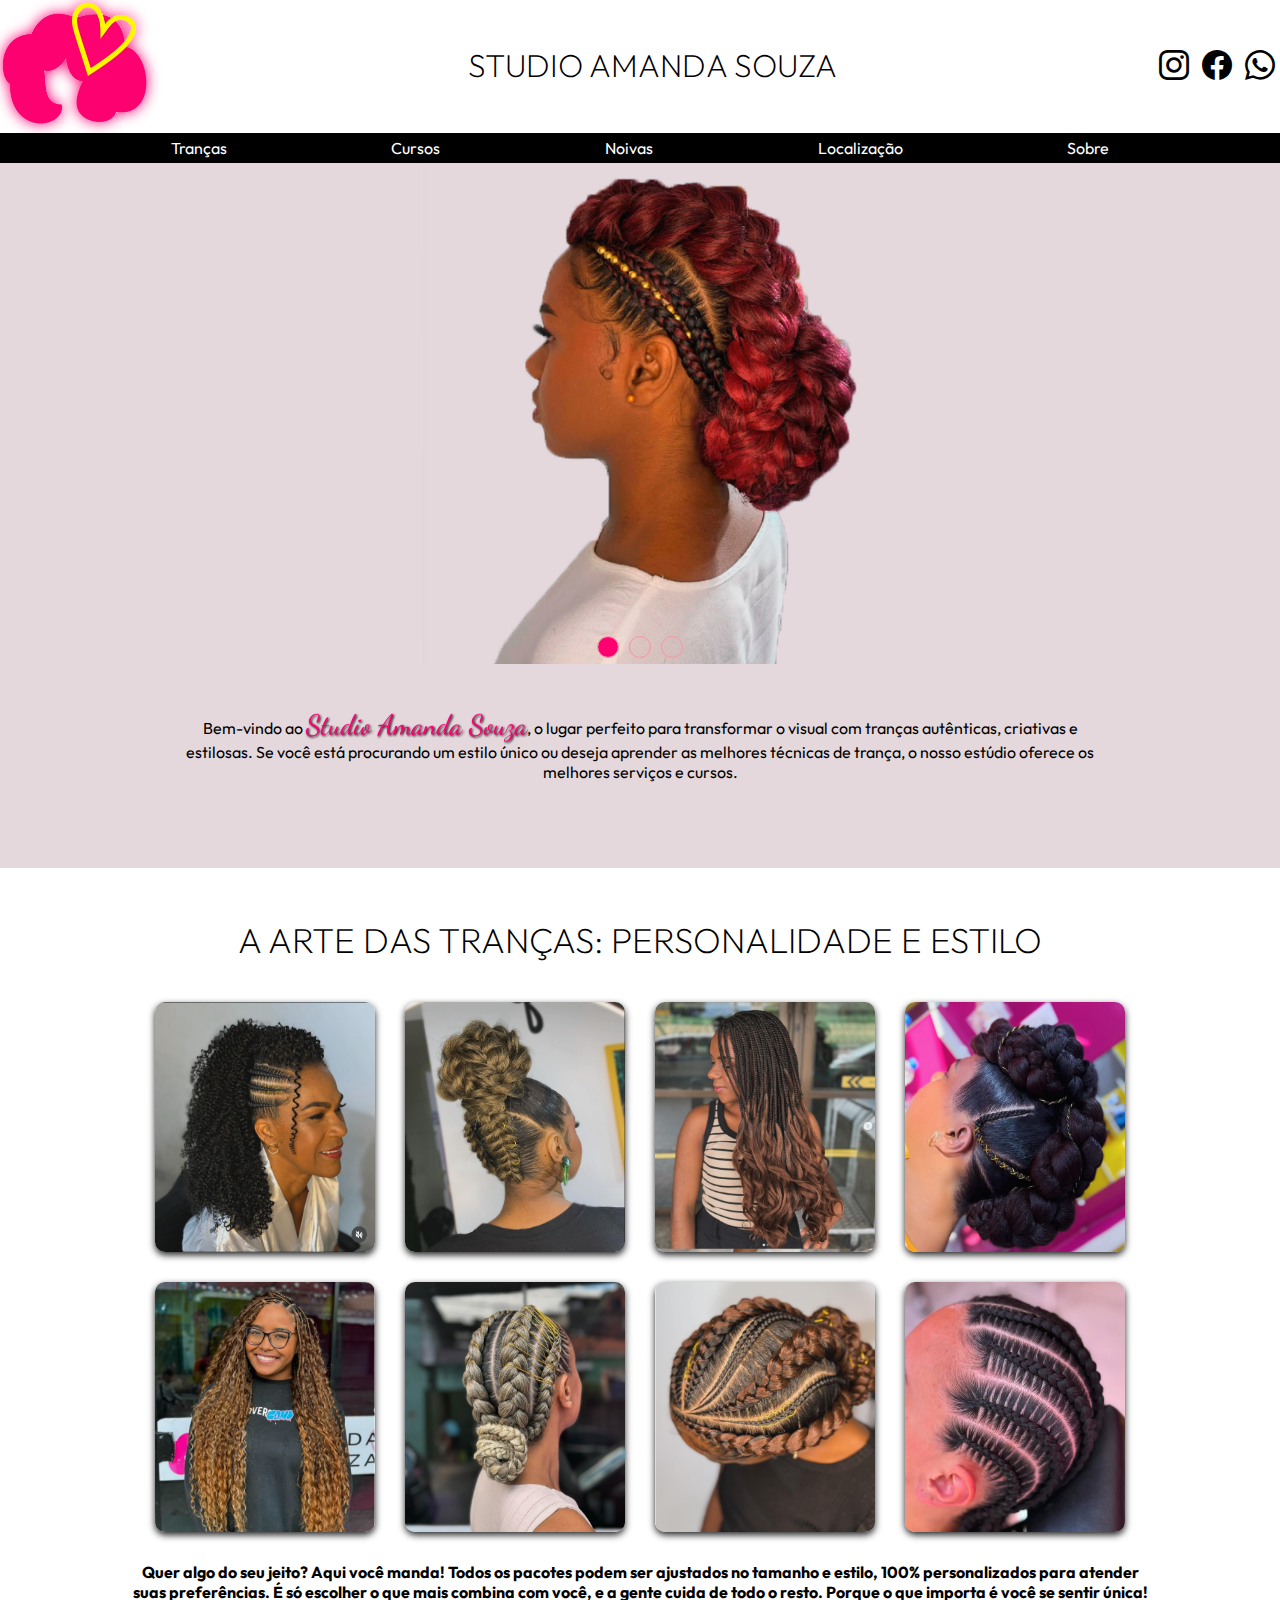
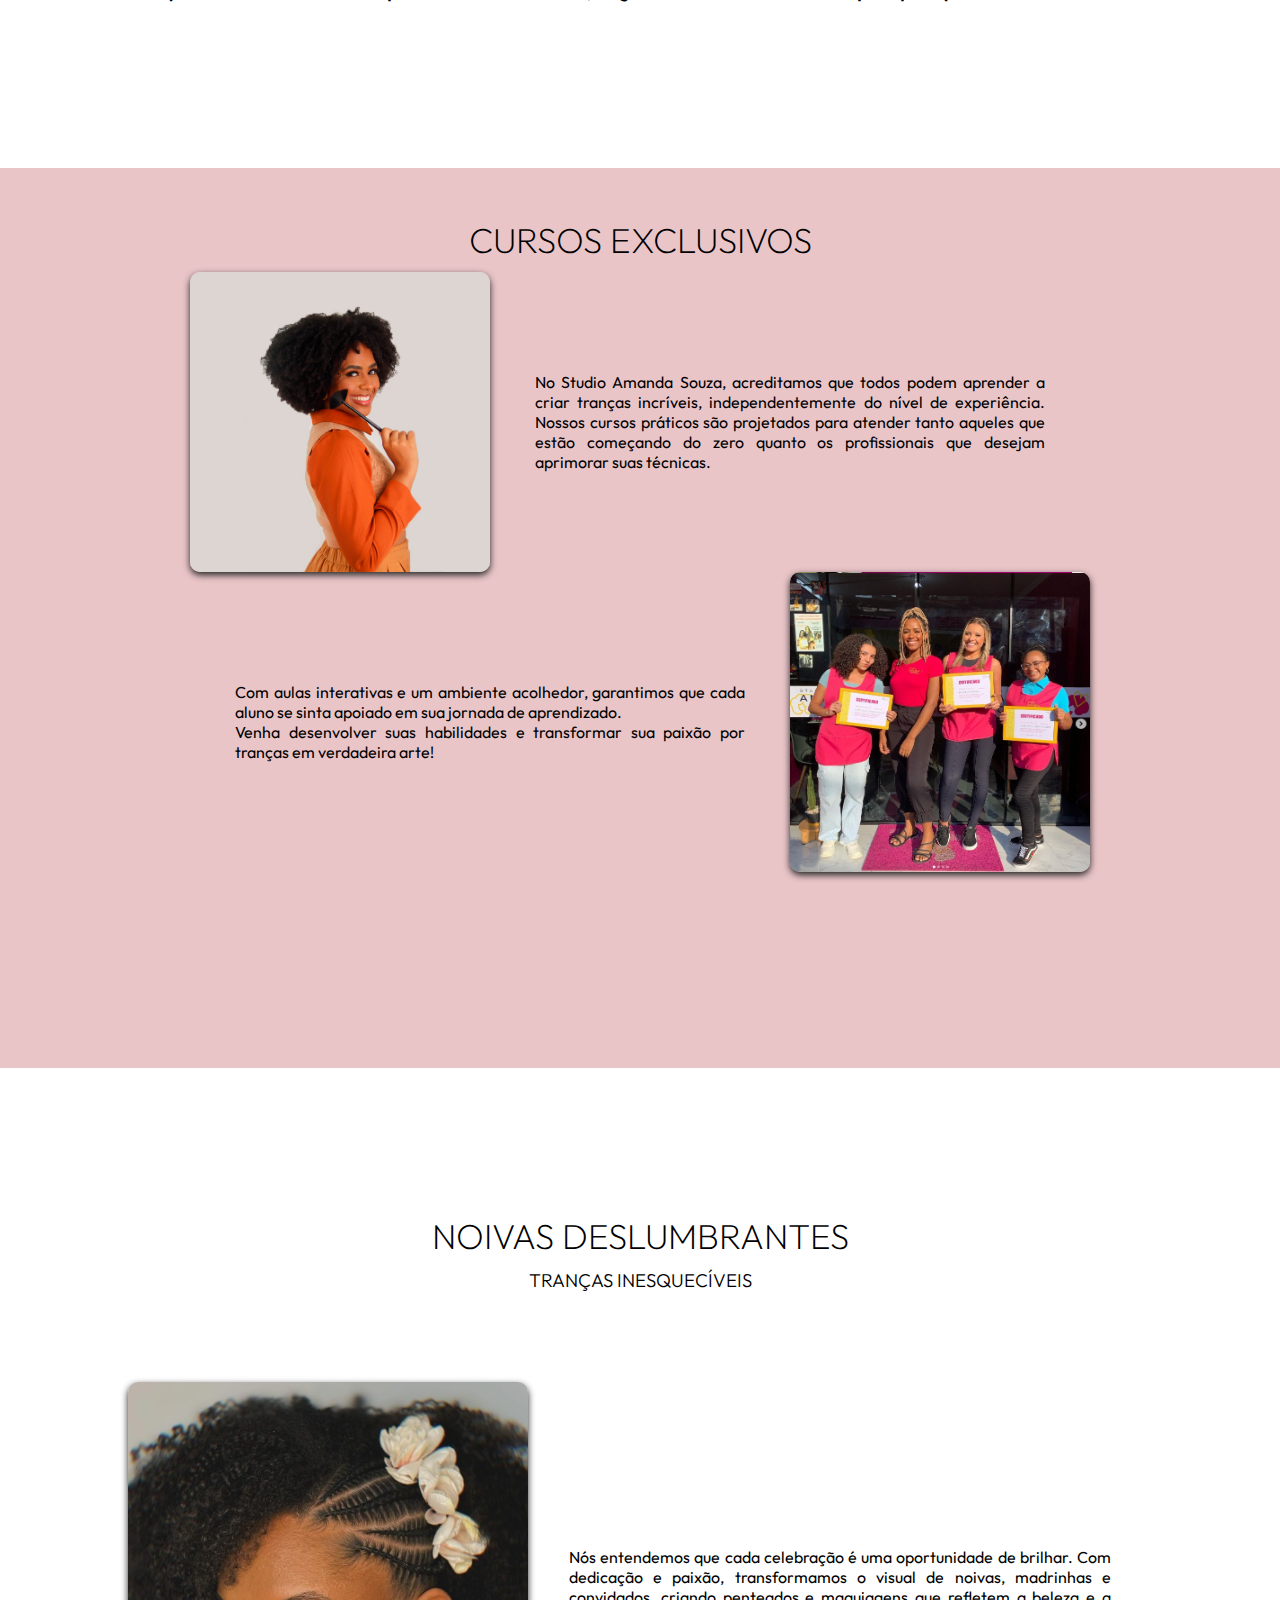
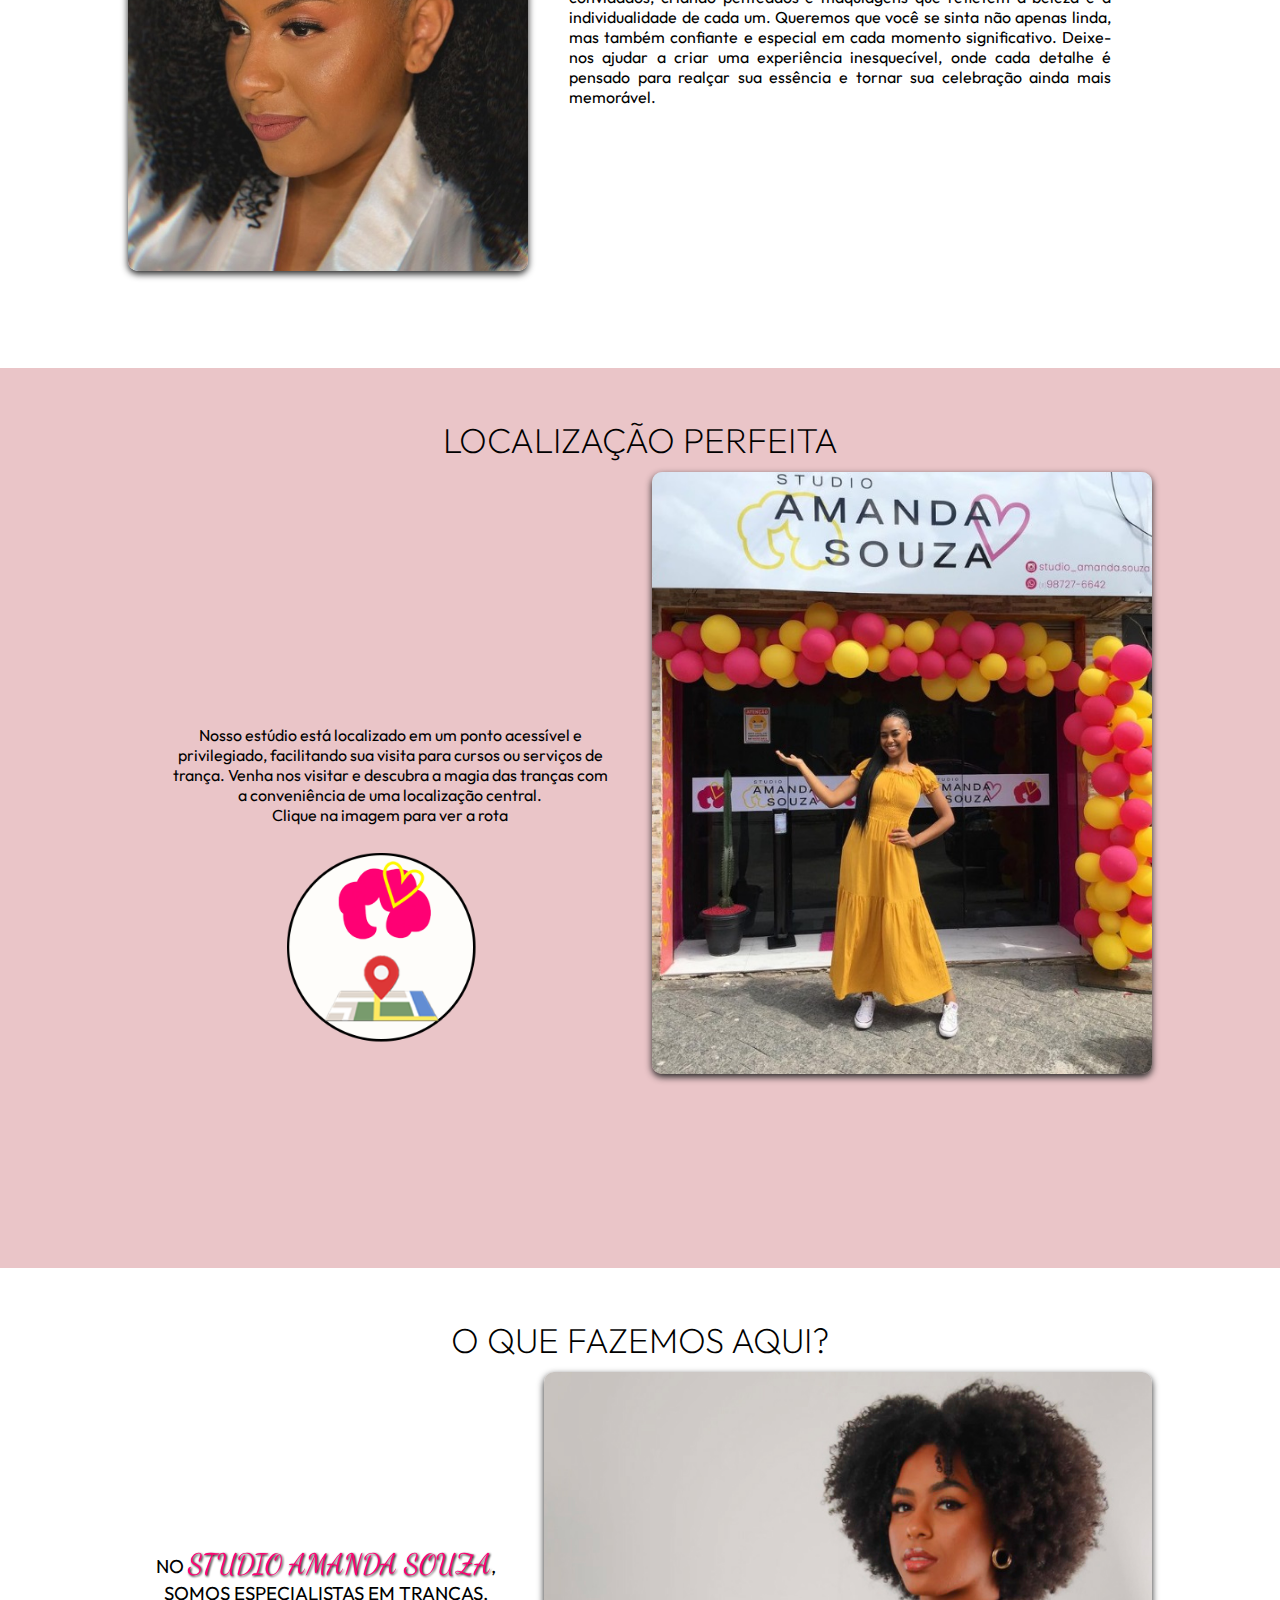
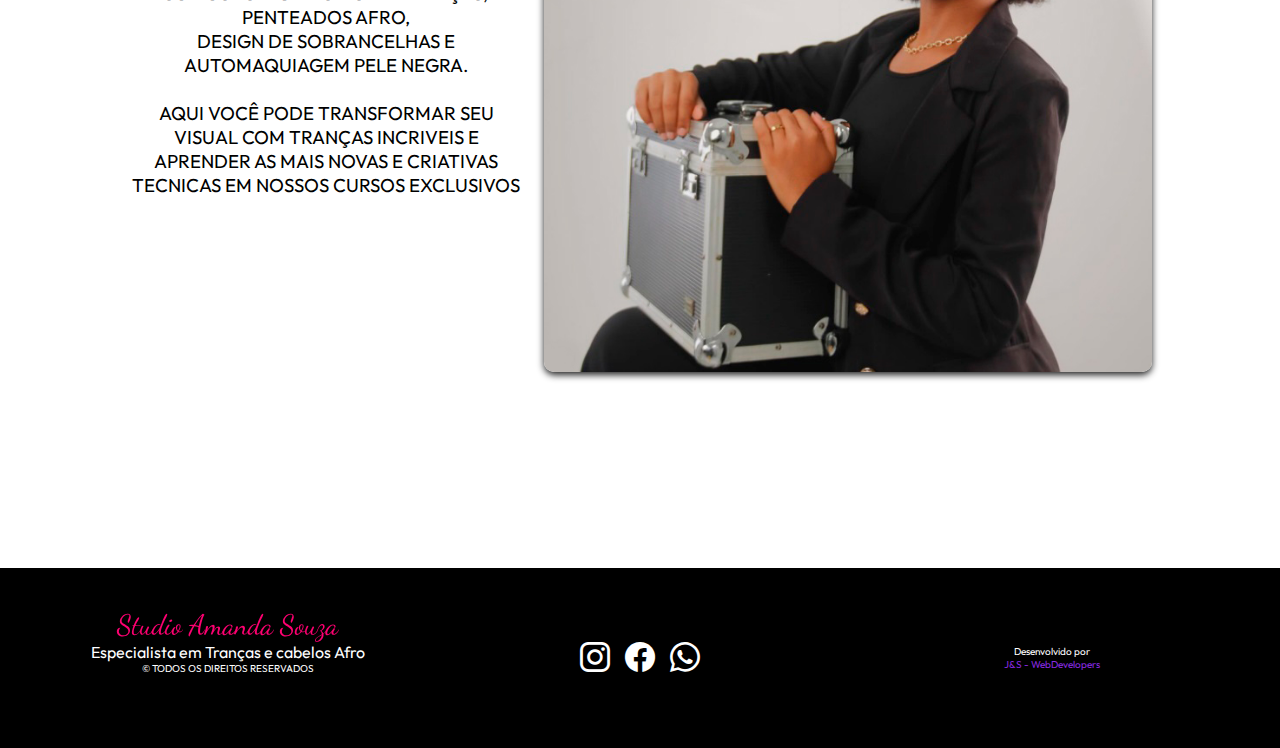
==== index.html @ b4773094 "Adicionado texto para clicar na imagem de rota" ====
<!DOCTYPE html>
<html lang="pt-BR">

<head>
    <meta charset="UTF-8">
    <meta name="viewport" content="width=device-width, initial-scale=1.0">
    <title>Studio Amanada Souza</title>

    <link rel="stylesheet" href="./src/css/reset.css">
    <link rel="stylesheet" href="./src/css/imports.css">
    <link rel="stylesheet" href="./src/css/cores.css">
    <link rel="stylesheet" href="./src/css/global.css">
    <link rel="stylesheet" href="./src/css/header.css">
    <link rel="stylesheet" href="./src/css/estilos.css">
    <link rel="stylesheet" href="./src/css/menu-mobile.css">
    <link rel="stylesheet" href="./src/css/carrossel.css">
    <link rel="stylesheet" href="./src/css/responsivo.css">

</head>
<body>
<!-- HEADER -->
    <header class="cabecalho">
<!-- MENU DESKTOP -->
        <section class="em-cima" id="desktop">
            <a href="#"><img src="./src/img/logo-transparente.png" alt="Logo do Site"></a>

            <h1>Studio Amanda Souza</h1>

            <nav>
                <a href="https://www.instagram.com/studio_amanda.souza?utm_source=ig_web_button_share_sheet&igsh=ZDNlZDc0MzIxNw==" target="_blank" class="icone">
                    <i class="bi bi-instagram"></i>
                </a>
                <a href="https://www.facebook.com/p/Studio-Amanda-Souza-100075992407978/" target="_blank" class="icone">
                    <i class="bi bi-facebook"></i>
                </a>
                <a href="https://api.whatsapp.com/send/?phone=5511987276642&text=Quero+agendar%21+&type=phone_number&app_absent=0" target="_blank" class="icone">
                    <i class="bi bi-whatsapp"></i>
                </a>
            </nav>
        </section>
<!-- FIM MENU DESKTOP -->

<!-- MENU MOBILE -->
        <section class="mobile">
            <div class="logo">
                <h1>Studio Amanda Souza</h1>
                <img src="./src/img/logo-transparente.png" alt="Logo do Studio">
            </div>
            <div class="mobile-menu-icon">
                <button id="clicar">
                    <div class="de-cima"></div>
                    <div class="do-meio"></div>
                    <div class="de-baixo"></div>
                </button>
            </div>
            <div class="menu" id="fechar">
                <nav class="links-show">
                    <a href="#trancas">Tranças</a>
                    <a href="#cursos">Cursos</a>
                    <a href="#noivas">Noivas</a>
                    <a href="#local">Localização</a>
                    <a href="#sobre">Sobre</a>
                </nav>
                <div class="redes">
                    <a href="https://www.instagram.com/studio_amanda.souza?utm_source=ig_web_button_share_sheet&igsh=ZDNlZDc0MzIxNw==" target="_blank" class="icone">
                        <i class="bi bi-instagram"></i>
                    </a>
                    <a href="https://www.facebook.com/p/Studio-Amanda-Souza-100075992407978/" target="_blank" class="icone">
                        <i class="bi bi-facebook"></i>
                    </a>
                    <a href="https://api.whatsapp.com/send/?phone=5511987276642&text=Quero+agendar%21+&type=phone_number&app_absent=0" target="_blank" class="icone">
                        <i class="bi bi-whatsapp"></i>
                    </a>
                </div>
            </div>
        </section>
<!-- FIM MENU MOBILE -->
    </header>

<!-- FIM DO HEADER -->
    <nav class="superior-fixo">
        <a href="#trancas">Tranças</a>
        <a href="#cursos">Cursos</a>
        <a href="#noivas">Noivas</a>
        <a href="#local">Localização</a>
        <a href="#sobre">Sobre</a>
    </nav>

<!-- FIM DO CABEÇALHO GERAL -->

<!-- INICIO DO CONTEUDO -->
    <main class="geral">
        <section class="inicio" id="inicio">

            <section class="slider">
                <div class="slider-content">

                    <input type="radio" name="btn-radio" id="radio1">
                    <input type="radio" name="btn-radio" id="radio2">
                    <input type="radio" name="btn-radio" id="radio3">

                    <div class="slide-box primeiro">
                        <img class="img-desktop" src="./src/img/trancas01.png" alt="Slide 1">
                    </div>
                    <div class="slide-box ">
                        <img class="img-desktop" src="./src/img/trancas02.png" alt="Slide 1">
                    </div>
                    <div class="slide-box ">
                        <img class="img-desktop" src="./src/img/trancas03.png" alt="Slide 1">
                    </div>

                    <div class="nav-auto">
                        <div class="auto-btn1"></div>
                        <div class="auto-btn2"></div>
                        <div class="auto-btn3"></div>
                    </div>

                    <div class="nav-manual">
                        <label for="radio1" class="manual-btn"></label>
                        <label for="radio2" class="manual-btn"></label>
                        <label for="radio3" class="manual-btn"></label>
                    </div>

                </div>

            </section>

            <div class="container">
                <p class="boasvindas">
                    Bem-vindo ao <span class="nome">Studio Amanda Souza</span>, o lugar perfeito para transformar o
                    visual com tranças
                    autênticas, criativas e estilosas. Se você está procurando um estilo único ou deseja aprender as
                    melhores técnicas de trança, o nosso estúdio oferece os melhores serviços e <a
                        href="#cursos">cursos</a>.
                </p>
            </div>
        </section>
        <!-- FIM DO INICIO -->
        <secition class="trancas" id="trancas">
            <div class="container">
                <h2>A Arte das Tranças: Personalidade e Estilo</h2>
                <div class="imagem">
                    <img src="./src/img/tranca01.jpg" alt="Tranças">
                    <img src="./src/img/tranca02.jpg" alt="Tranças">
                    <img src="./src/img/tranca03.jpg" alt="Tranças">
                    <img src="./src/img/tranca04.jpg" alt="Tranças">
                </div>
                <div class="imagem bloc">
                    <img src="./src/img/tranca05.jpg" alt="Tranças">                    
                    <img src="./src/img/tranca06.jpg" alt="Tranças">                    
                    <img src="./src/img/tranca07.jpg" alt="Tranças">                    
                    <img src="./src/img/tranca08.jpg" alt="Tranças">                    
                </div>
                <p>
                    <strong>
                        Quer algo do seu jeito? Aqui você manda! Todos os pacotes podem ser ajustados no tamanho e
                        estilo, 100% personalizados para atender suas preferências. É só escolher o que mais combina com
                        você, e a gente cuida de todo o resto. Porque o que importa é você se sentir única!
                    </strong>
                </p>

            </div>
        </secition>
        <!-- FIM TRANÇAS -->

        <section class="cursos" id="cursos">
            <div class="container">
                <h2>Cursos Exclusivos</h2>

                <div class="cards">
                    <div class="card">
                        <img src="./src/img/curso01.jpg" alt="Cursos exclusivos">
                        <p>
                            No Studio Amanda Souza, acreditamos que todos podem aprender a criar tranças incríveis, independentemente do nível de experiência. Nossos cursos práticos são projetados para atender tanto aqueles que estão começando do zero quanto os profissionais que desejam aprimorar suas técnicas.</p>
                    </div>
                    <div class="card">
                        <p>
                            Com aulas interativas e um ambiente acolhedor, garantimos que cada aluno se sinta apoiado em sua jornada de aprendizado. <br> Venha desenvolver suas habilidades e transformar sua paixão por tranças em verdadeira arte!
                        </p>
                        <img src="./src/img/curso02.jpg" alt="Cursos exclusivos">
                    </div>
                </div>
            </div>

        </section>
        <!-- FIM DO CURSOS -->

        <!-- DIA DA NOIVA -->
        <section id="noivas" class="noivas">
            <div class="container">
                <h2>Noivas Deslumbrantes</h2>
                <h3>Tranças Inesquecíveis</h3>
                <div class="flex">
                    <img src="./src/img/noiva01.jpg" alt="Noiva Perfeitas">
                    <p>
                        Nós entendemos que cada celebração é uma oportunidade de brilhar. Com dedicação e paixão, transformamos o visual de noivas, madrinhas e convidados, criando penteados e maquiagens que refletem a beleza e a individualidade de cada um. Queremos que você se sinta não apenas linda, mas também confiante e especial em cada momento significativo. Deixe-nos ajudar a criar uma experiência inesquecível, onde cada detalhe é pensado para realçar sua essência e tornar sua celebração ainda mais memorável.
                    </p>
                </div>

            </div>
        </section>
        <!-- FIM DO NOIVAS -->

        <!-- LOCALIZAÇÃO -->
        <section class="local" id="local">
            <div class="container">
                <h2>Localização Perfeita</h2>
                <div class="localizacao">
                    <p> 
                        Nosso estúdio está localizado em um ponto acessível e privilegiado, facilitando sua visita para
                        cursos ou serviços de trança. Venha nos visitar e descubra a magia das tranças com a
                        conveniência de uma localização central. <br> Clique na imagem para ver a rota
                    </p>
                    <a href="https://maps.app.goo.gl/gneK9FCmuWyujHfL9" target="_blank">
                        <img src="./src/img/local.jpg" alt="Clique na imagem para ver a rota no Google Maps">
                    </a>
                    <a href="https://maps.app.goo.gl/gneK9FCmuWyujHfL9" target="_blank">
                        <img class="mapa" src="./src/img/mapa.png" alt="Localização">
                    </a>
                </div>
            </div>
        </section>
        <!-- FIM LOCALIZAÇÃO -->


        <section class="sobre" id="sobre">
            <div class="container">
                <h2>O que fazemos aqui?</h2>
                <div class="oqfazemos">
                    <h3>
                        No <span class="nome">Studio Amanda Souza</span>, somos especialistas em tranças, <br> penteados
                        Afro,
                        <br> design de sobrancelhas e automaquiagem pele negra.<br><br> Aqui você pode transformar seu
                        visual
                        com tranças incriveis e
                        aprender as mais novas e criativas tecnicas em nossos <a href="#cursos">cursos</a> exclusivos
                    </h3>
                    <img src="./src/img/amanda.jpg" alt="">
                </div>

            </div>
        </section>
        <!-- FIM DO SOBRE -->
    </main>


        <!-- Rodapé -->
        <footer>
            <div class="reservado igual">
                <a class="nome" href="#desktop">Studio Amanda Souza</a>
                <p>Especialista em Tranças e cabelos Afro</p>
                <p class="copy">&copy; TODOS OS DIREITOS RESERVADOS</p>
            </div>

            <div class="social-media igual">

                <a href="https://www.instagram.com/studio_amanda.souza?utm_source=ig_web_button_share_sheet&igsh=ZDNlZDc0MzIxNw==" target="_blank" class="icone">
                    <i class="bi bi-instagram"></i>
                </a>
                <a href="https://www.facebook.com/p/Studio-Amanda-Souza-100075992407978/" target="_blank" class="icone">
                    <i class="bi bi-facebook"></i>
                </a>
                <a href="https://api.whatsapp.com/send/?phone=5511987276642&text=Quero+agendar%21+&type=phone_number&app_absent=0" target="_blank" class="icone">
                    <i class="bi bi-whatsapp"></i>
                </a>

            </div>

            <div class="dev igual">
                <a href="https://s-a-m-i-o.github.io/meu-site/" target="_blank">
                    <p>Desenvolvido por</p>
                </a>
                <a href="https://s-a-m-i-o.github.io/meu-site/" target="_blank">J&S - WebDevelopers</a>
            </div>
        </footer>

        <script src="./src/js/carrossel.js"></script>
        <script src="./src/js/menu-mobile.js"></script>
</body>

</html>
---- src/css/imports.css ----
/* BOOTSTRAP ICON */
@import url("https://cdn.jsdelivr.net/npm/bootstrap-icons@1.11.3/font/bootstrap-icons.min.css");

/* BOOTSTRAP ICON */

/* GOOGLE FONTS */
@import url('https://fonts.googleapis.com/css2?family=Dosis:wght@200..800&display=swap');

@import url('https://fonts.googleapis.com/css2?family=Dancing+Script:wght@400..700&family=Dosis:wght@200..800&display=swap');

@import url('https://fonts.googleapis.com/css2?family=Outfit:wght@100..900&display=swap');

/* GOOGLE FONTS */
---- src/css/cores.css ----
:root {
    --cinza:#CCCECD;
    --cinza-escuro:#444544;
    --rosa:#EAC5C8;
    --amarelo:#F5DE8B;
    --rosa-logo:#FE0171;
    --amarelo-logo:#FFF800;
}
---- src/css/global.css ----
.nome {    
        font-family: "Dancing Script", cursive;
        font-size: 28px;
        color: var(--rosa-logo);
        filter: drop-shadow(1px 1px 1px black);
}

.container {
    width: 100%;
    max-width: 1024px;
    margin: auto;
    padding-top: 40px;    
    height: 100vh;
}

h1,h2,h3,h4 {
    text-transform: uppercase;
    text-align: center;
}

p {
    text-align: center;
}
---- src/css/header.css ----
.cabecalho {
    display: flex;
    border-bottom: 3px solid #fff;
}

.cabecalho img {
    width: 150px;
    filter: drop-shadow(0 0 7px #fe0171);
}

.cabecalho .em-cima {
    display: flex;
    align-items: center;
    justify-content: space-between;
    width: 100%;
}

.cabecalho .em-cima h1 {
    font-weight: 200;
    text-transform: uppercase;
}

.cabecalho .em-cima nav .bi-instagram:hover {
    color: red;
}
.cabecalho .em-cima nav .bi-facebook:hover {
    color: blue;
}
.cabecalho .em-cima nav .bi-whatsapp:hover {
    color: green;
}

.cabecalho .em-cima i {
    font-size: 30px;
    margin: 5px;
    transition: .3s;
}
/* FIM EM-CIMA */

/* SUPERIOR- FIXO */
.superior-fixo {
    background-color: #000;
    color: #fff;
    padding: 0 4%;
    display: flex;
    align-items: center;
    justify-content: space-evenly;
    position: sticky;
    top: 0;
    z-index: 1;
}

.superior-fixo a{
    padding: 5px 45px;
    border-radius: 7px;
    transition: .3s;
}

.superior-fixo a:hover {
    background-color: var(--rosa);
    color: #000;
}

/* FIM SUPERIOR FIXO */

/* DIV MENU MOBILE */
.mobile .mobile-menu-icon button {
    border: none;
    cursor: pointer;
}

.mobile .mobile-menu-icon div {
    width: 35px;
    height: 3px;
    background-color: var(--rosa-logo);
    margin: 3px;
}
---- src/css/estilos.css ----
h2 {    
    font-weight: 200;
    font-size: 35px;
    padding: 10px 4%;
}

.geral .inicio .container {
    height: 200px;
    padding: 40px 4%;
}

.geral .inicio .container p {
    text-align: center;
}
/* FIM INICIO */

/* TRANÇAS */

.geral .trancas h2 {
    margin-bottom: 30px;
}

.geral .trancas .imagem {
    display: flex;
    align-items: center;
    justify-content: center;
    gap: 30px;
}

.geral .trancas .imagem img {
    width: 220px;
    height: 250px;
    margin-bottom: 30px;
    border-radius: 10px;
    box-shadow: 0px 3px 7px #232323;
}
/* FIM TRANÇAS */

/* CURSOS */
.geral .cursos {
    background-color: var(--rosa);
}

.geral .cursos .cards img {
    width: 300px;
    height: 300px;
    border-radius: 10px;
    box-shadow: 0px 3px 7px #232323;
}

.geral .cursos .cards {
    display: flex;
    align-items: center;
    justify-content: center;
    flex-flow: column;
}

.geral .cursos .cards .card {
    display: flex;
    align-items: center;
    justify-content: center;
}

.geral .cursos .cards .card p {
    width: 600px;
    height: 200px;
    text-align: justify;
    display: flex;
    align-items: center;
    justify-content: center;
    padding: 40px 5%;
}
/* FIM CURSOS */

/* NOIVAS */

.geral .noivas .container {
    display: flex;
    align-items: center;
    justify-content: center;
    flex-direction: column;
}

.geral .noivas .container h3 {
    margin-bottom: 90px;
    font-weight: 300;
}

.geral .noivas .flex {
    display: flex;
    align-items: center;
    justify-content: center;
}

.geral .noivas .flex img {
    width: 400px;
    border-radius: 10px;
    box-shadow: 0px 3px 7px #232323;
}

.geral .noivas .container p {
    text-align: justify;
    padding: 40px 4%;
}
/* FIM NOIVA */

/* LOCAL */
.geral .local {    
    background-color: var(--rosa);
}

.geral .local .localizacao {
    display: flex;
    align-items: center;
    justify-content: space-between;
    position: relative;
} 

.geral .local .localizacao p {
    padding: 40px 4%;
}

.geral .local .localizacao img:not(.mapa) {
    width: 500px;
    border-radius: 10px;
    box-shadow: 0px 3px 7px #232323;
}

.geral .local .localizacao img.mapa {
    width: 200px;
    position: absolute;
    bottom: 30px;
    right: 670px;

}
/* FIM LOCALIZAÇÃO */

/* SOBRE */


.geral .sobre .oqfazemos {
    display: flex;
    align-items: center;
    justify-content: space-between;
    gap: 20px;
    pad: 10px 2%;
    margin-bottom: 90px;
}

.geral .sobre .oqfazemos h3 {
    font-weight: 400;
}

.geral .sobre .oqfazemos img {
    height: 600px;
    border-radius: 10px;
    box-shadow: 0px 3px 7px #232323;
}
/* FIM SOBRE */

/* FOOTER */
footer {
    background-color: black;
    color: #fff;
    display: flex;
    align-items: center;
    justify-content: space-between;
    padding: 40px 4%;
    text-align: center;
}

footer .igual:not(.reservado)  {
    display: flex;
    align-items: center;
    justify-content: center;
}

footer .igual{
    width: 30%;
    height: 100px;   
}

footer .bi-instagram:hover {
    color: red;
}
footer .bi-facebook:hover {
    color: blue;
}
footer .bi-whatsapp:hover {
    color: green;
}

footer .reservado .copy{
    font-size: 10px; 
}

footer .social-media .bi {
    font-size: 30px;
}

footer .social-media {
    display: flex;
    align-items: center;
    justify-content: center;
    gap: 15px;
}

footer .dev {
    font-size: 10px;
    flex-flow: column wrap;
}

footer .dev a:last-child {
    color: blueviolet;
}
---- src/css/menu-mobile.css ----
header#menuShow{
    display: none;
}

.mobile {
    display: none;
}

@media (max-width: 480px) {
    #desktop {
        display: none;
    }

    .superior-fixo {
        display: none;
    }

    .mobile {
        display: block;
    }

    .mobile {
        width: 100vw;
        display: flex;
        align-items: center;
        justify-content: center;
        flex-direction: column;
        height: auto;
        padding: 10px 4%;
        position: relative;
    }

    .mobile .logo {
        position: relative;
        display: flex;
        align-items: center;
        justify-content: center;
        width: 100%;
        margin-bottom: 30px;
    }

    .mobile h1 {
        position: absolute;
        font-weight: 400;
        z-index: 1;
    }

    .mobile #fechar {
        display: none;
    }
    
    .mobile .menu {
        display: flex;
        align-items: center;
        justify-content: center;
        flex-direction: column;
        padding: 10px;
        width: 100vw;
        
        background-color: black;
        color: #fff;
    }

    .mobile .menu .links-show {
        display: flex;
        align-items: center;
        justify-content: space-evenly;
        flex-direction: column;
        height: 300px;
    }

    .mobile .menu .links-show a {
        padding:10px 100vw ;
        color: var(--rosa-logo);
        font-size: 20px;
        font-weight: 300;
    }

    .mobile .menu .redes {
        display: flex;
        align-items: center;
        justify-content: space-evenly;
    }

    .mobile .menu .redes a {
        padding:30px;
        font-size: 30px;
    }

    .mobile .menu .redes a .bi-instagram {
        filter: drop-shadow(1px 1px 9px red);
        color: red;
    }
    .mobile .menu .redes a .bi-facebook {
        filter: drop-shadow(1px 1px 9px blue);
        color: blue;
    }
    .mobile .menu .redes a .bi-whatsapp {
        filter: drop-shadow(1px 1px 9px green);
        color: green;
    }

}
---- src/css/carrossel.css ----
.inicio {
    background-color: #E4D8DD;
}
.inicio .slider {
    margin: 0 auto;
    width: 100%;
    height: auto;
    padding: 0 !important;
    overflow: hidden;
}

.inicio .slider-content {
    width: 400%;
    height: auto;
    display: flex;
}

.inicio .slider-content input, .img-mobile {
    display: none;
}

.inicio .slide-box {
    width: 25%;
    height: auto;
    position: relative;
    text-align: center;
    transition: 1s;
}

.inicio .slide-box img {
    width: 70%;
    border-radius: 10px;
}

.nav-manual, .nav-auto {
    position: absolute;
    width: 100%;
    margin-top:37%;
    display: flex;
    justify-content: center;
}

.nav-manual .manual-btn, .nav-auto div{
    border: 1px solid rgb(243, 158, 172);
    padding: 10px;
    border-radius: 50%;
    cursor: pointer;
    transition: .3s;
}

.nav-manual .manual-btn:not(:last-child), .nav-auto div:not(:last-child){
    margin-right: 10px;
}

.nav-manual .manual-btn:hover {
    background-color: var(--rosa);
}

#radio1:checked ~ .nav-auto .auto-btn1, #radio2:checked ~ .nav-auto .auto-btn2, #radio3:checked ~ .nav-auto .auto-btn3 {
    background-color: var(--rosa-logo);
}

#radio1:checked ~ .primeiro {
    margin-left: 0%;
}

#radio2:checked ~ .primeiro {
    margin-left: -25%;
}

#radio3:checked ~ .primeiro {
    margin-left: -50%;
}
---- src/css/responsivo.css ----
@media (max-width: 468px) {

    .geral .inicio .container {
        height: 300px;
    }

    .geral .container .boasvindas  {
        padding: 20px;
    }

    .geral .trancas .container {
        height: auto;
    }

    .geral .trancas .container .imagem {
        flex-direction: column;
        gap: 5px;
    }

    .geral .trancas .container .imagem img {
        width: 90%;
        height: auto;
    }

    .geral .trancas .container .imagem.bloc {
        display: none;
    }

    .geral .trancas .container p {
        padding: 30px;
    }

    .geral .cursos .container {
        height: 1220px;
    }

    .geral .cursos .container .cards .card {
        flex-direction: column;
    }

    .geral .cursos .cards .card p {
        width: 300px;
        text-align: center;
        padding: 10px;
        margin: 3px 10px;
    }

    .geral .noivas .container {
        height: auto;
    }

    .geral .noivas .container h2 {
        padding: 5px;
        margin: 3px;
    }

    .geral .noivas .container h3 {
        margin-bottom: 30px;
    }

    .geral .noivas .flex {
        flex-direction: column;
    }

    .geral .noivas .flex img {
        width: 90%;
    }

    .geral .noivas .flex p {
        width: 90%;
    }

    .geral .local .container {
        height: 900px;
    }

    .geral .local .container .localizacao {
        flex-direction: column;
        justify-content: center;
    }

    .geral .local .container .localizacao a {
        text-align: center;
    }

    .geral .local .container .localizacao img {
        width: 80%;
    }

    .geral .local .localizacao img.mapa {
        width: 150px;
        position: absolute;
        bottom: -190px;
        right: 100px;    
    }

    .geral .sobre .container {
        height: auto;
    }

    .geral .sobre .container .oqfazemos {
        flex-direction: column;
        padding: 30px;
    }

    .geral .sobre .container .oqfazemos img {
        margin-top: 30px;
        width: 100%;
        height: auto;
        border-radius: 100%;
        padding: auto;
        box-shadow: 1px 3px 20px 5px #232323;
    }

    footer {
        height: 400px;
        flex-direction: column;
        justify-content: center;
    }

    footer .reservado {
        padding: 30px;
        width: 100vh;
    }

    footer .bi-instagram {
        color: red;
    }
    footer .bi-facebook {
        color: blue;
    }
    footer .bi-whatsapp {
        color: green;
    }
}
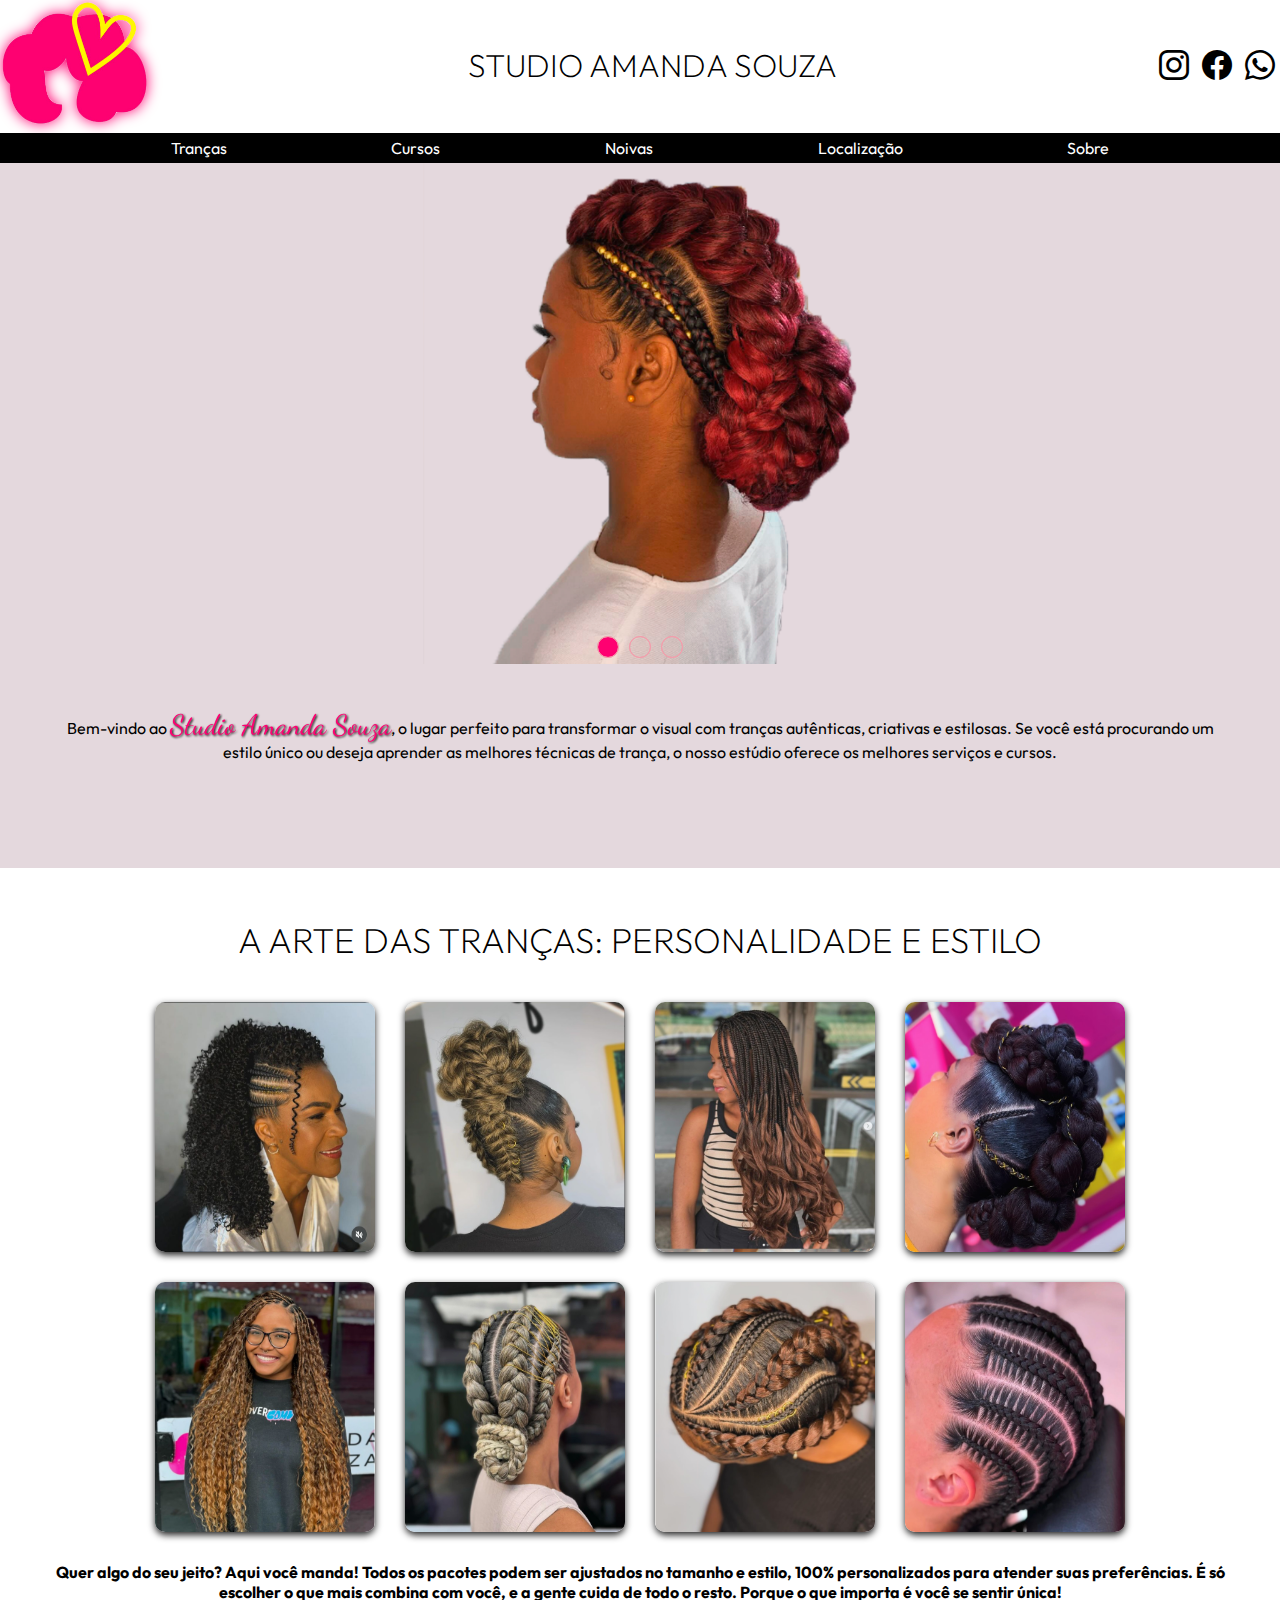
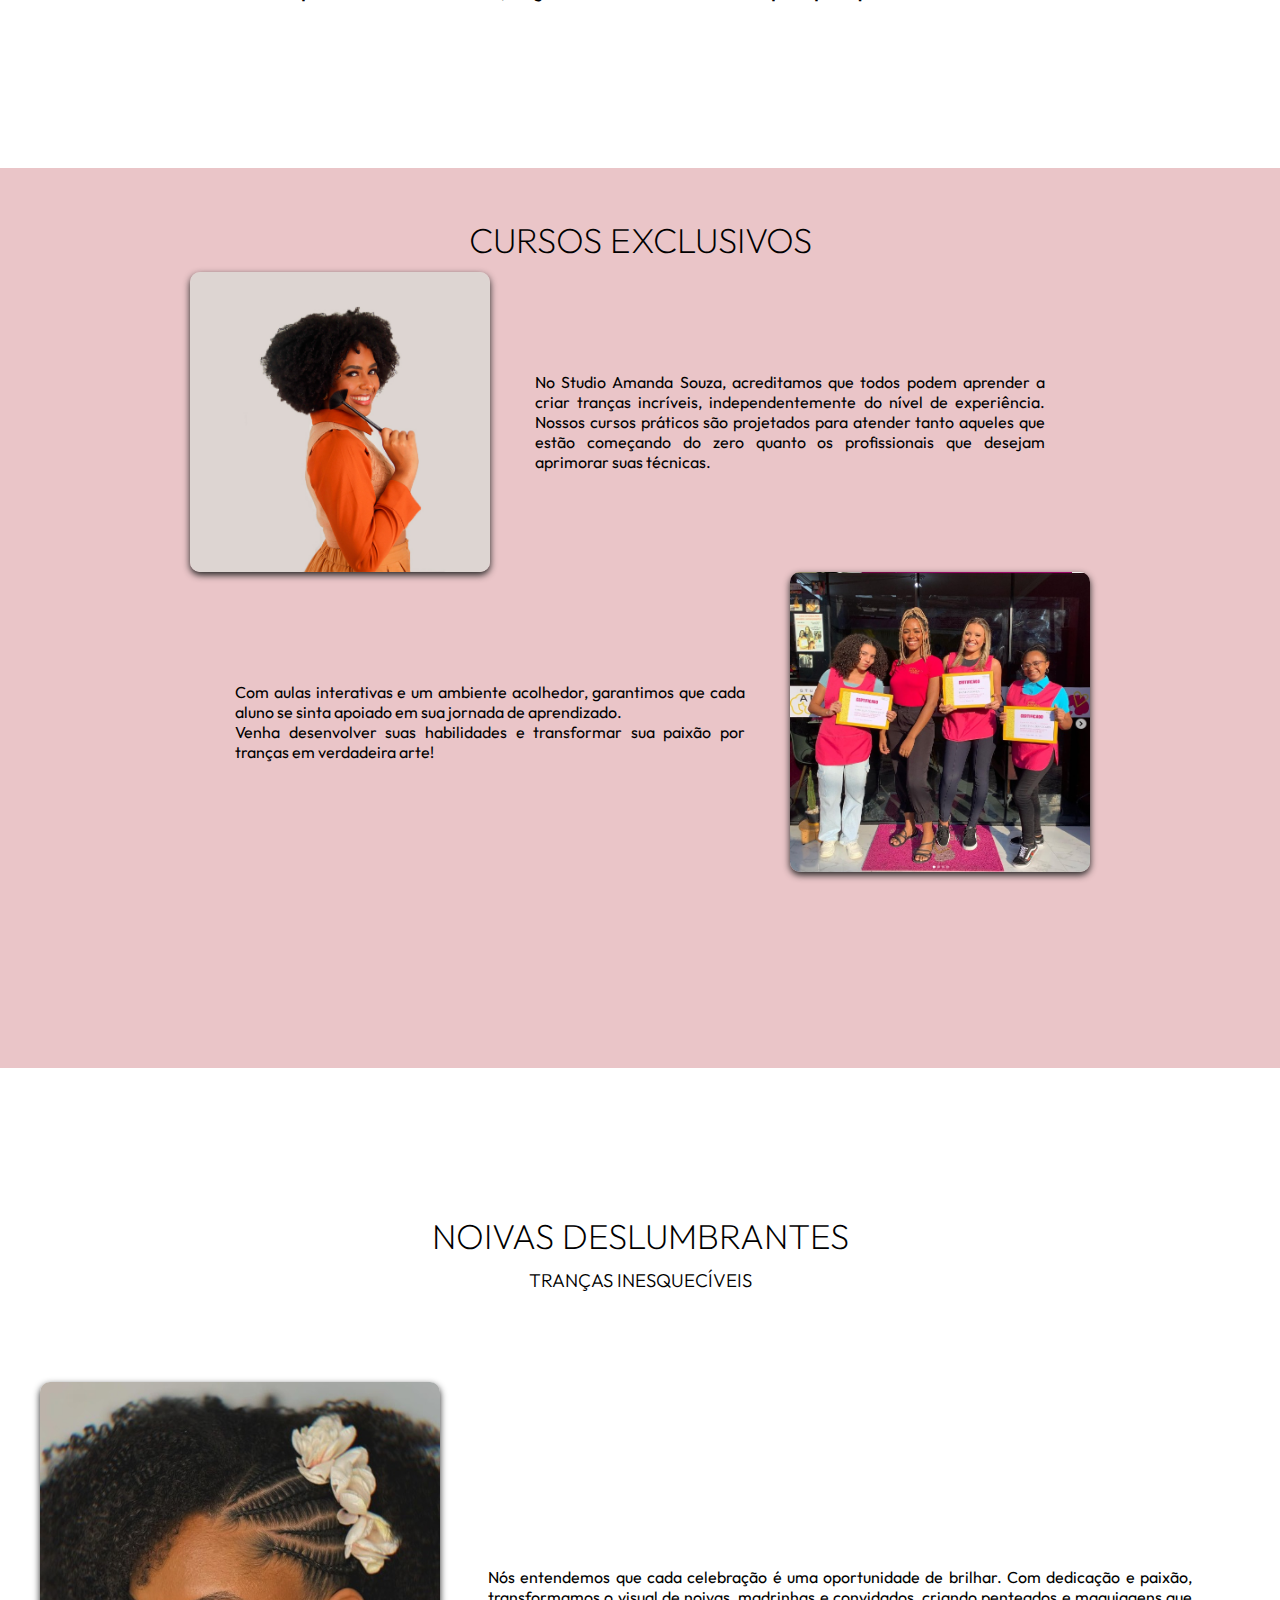
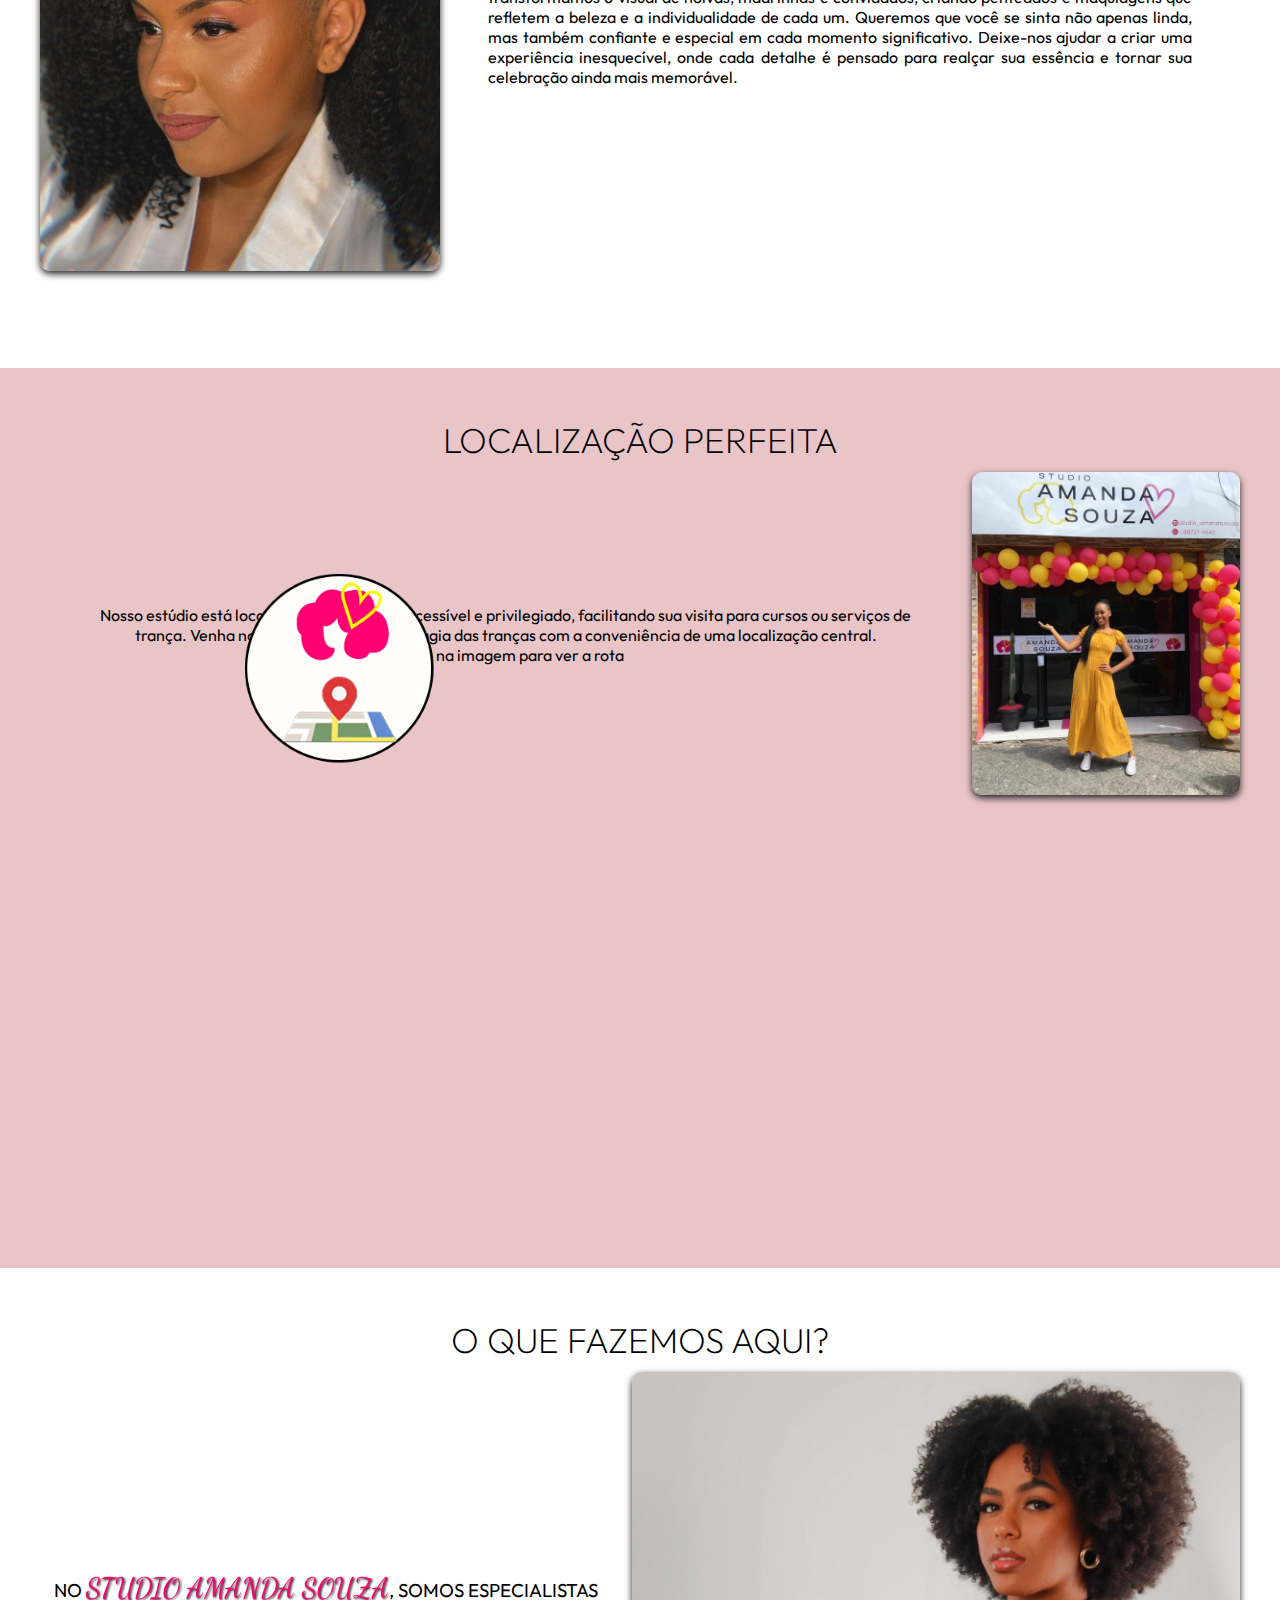
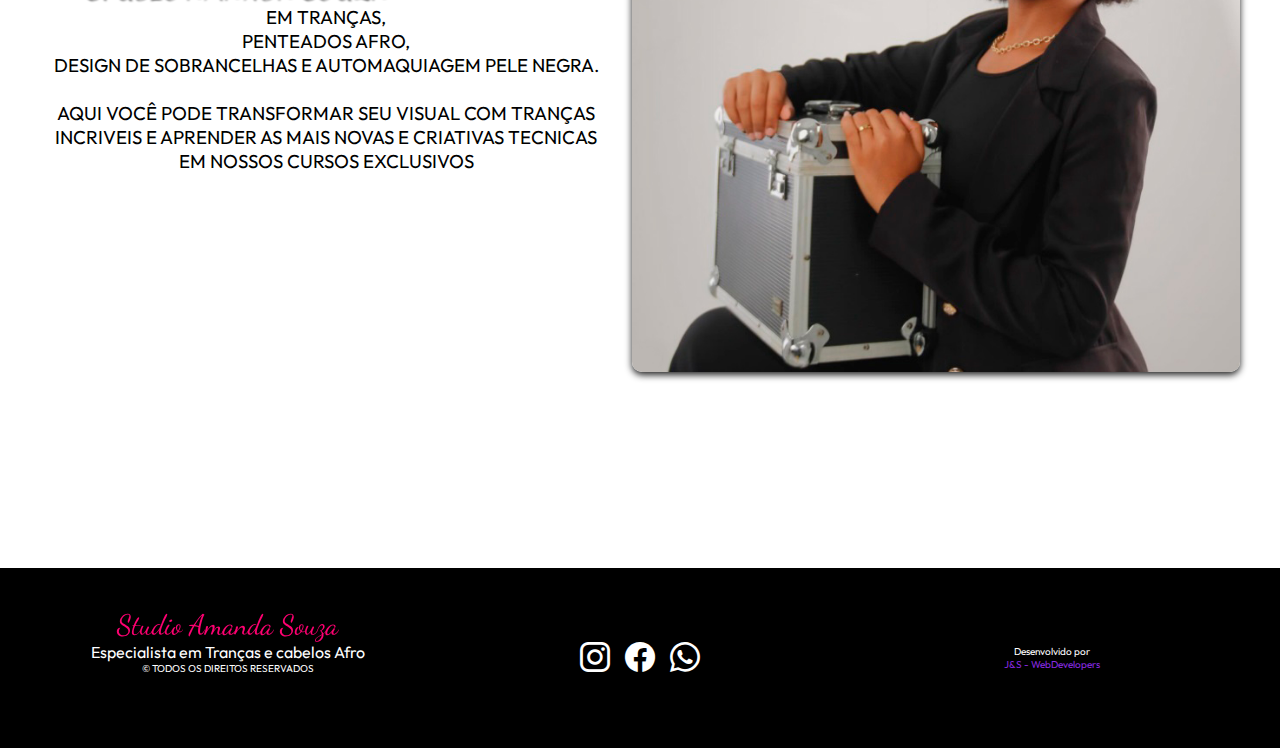
==== commit cc5fb82d: "atualizado erro de ortografia e tamanho do container" ====
--- a/index.html
+++ b/index.html
@@ -19,7 +19,7 @@
 </head>
 <body>
 <!-- HEADER -->
-    <header class="cabecalho">
+    <header class="cabecalho" id="inicio">
 <!-- MENU DESKTOP -->
         <section class="em-cima" id="desktop">
             <a href="#"><img src="./src/img/logo-transparente.png" alt="Logo do Site"></a>
@@ -136,7 +136,7 @@
             </div>
         </section>
         <!-- FIM DO INICIO -->
-        <secition class="trancas" id="trancas">
+        <section class="trancas" id="trancas">
             <div class="container">
                 <h2>A Arte das Tranças: Personalidade e Estilo</h2>
                 <div class="imagem">
@@ -160,7 +160,7 @@
                 </p>
 
             </div>
-        </secition>
+        </section>
         <!-- FIM TRANÇAS -->
 
         <section class="cursos" id="cursos">
@@ -247,7 +247,7 @@
         <!-- Rodapé -->
         <footer>
             <div class="reservado igual">
-                <a class="nome" href="#desktop">Studio Amanda Souza</a>
+                <a class="nome" href="#inicio">Studio Amanda Souza</a>
                 <p>Especialista em Tranças e cabelos Afro</p>
                 <p class="copy">&copy; TODOS OS DIREITOS RESERVADOS</p>
             </div>
--- a/src/css/global.css
+++ b/src/css/global.css
@@ -8,10 +8,9 @@
 
 .container {
     width: 100%;
-    max-width: 1024px;
     margin: auto;
-    padding-top: 40px;    
-    height: 100vh;
+    padding: 40px 40px 0px 40px;
+    height: 100svh;
 }
 
 h1,h2,h3,h4 {
@@ -22,3 +21,8 @@
 p {
     text-align: center;
 }
+
+img {
+    max-width: 100%;
+    height: auto;
+}
--- a/src/css/estilos.css
+++ b/src/css/estilos.css
@@ -130,7 +130,7 @@
     width: 200px;
     position: absolute;
     bottom: 30px;
-    right: 670px;
+    right: 800px;
 
 }
 /* FIM LOCALIZAÇÃO */
--- a/src/css/responsivo.css
+++ b/src/css/responsivo.css
@@ -1,4 +1,4 @@
-@media (max-width: 468px) {
+@media (max-width: 468px) {  
 
     .geral .inicio .container {
         height: 300px;
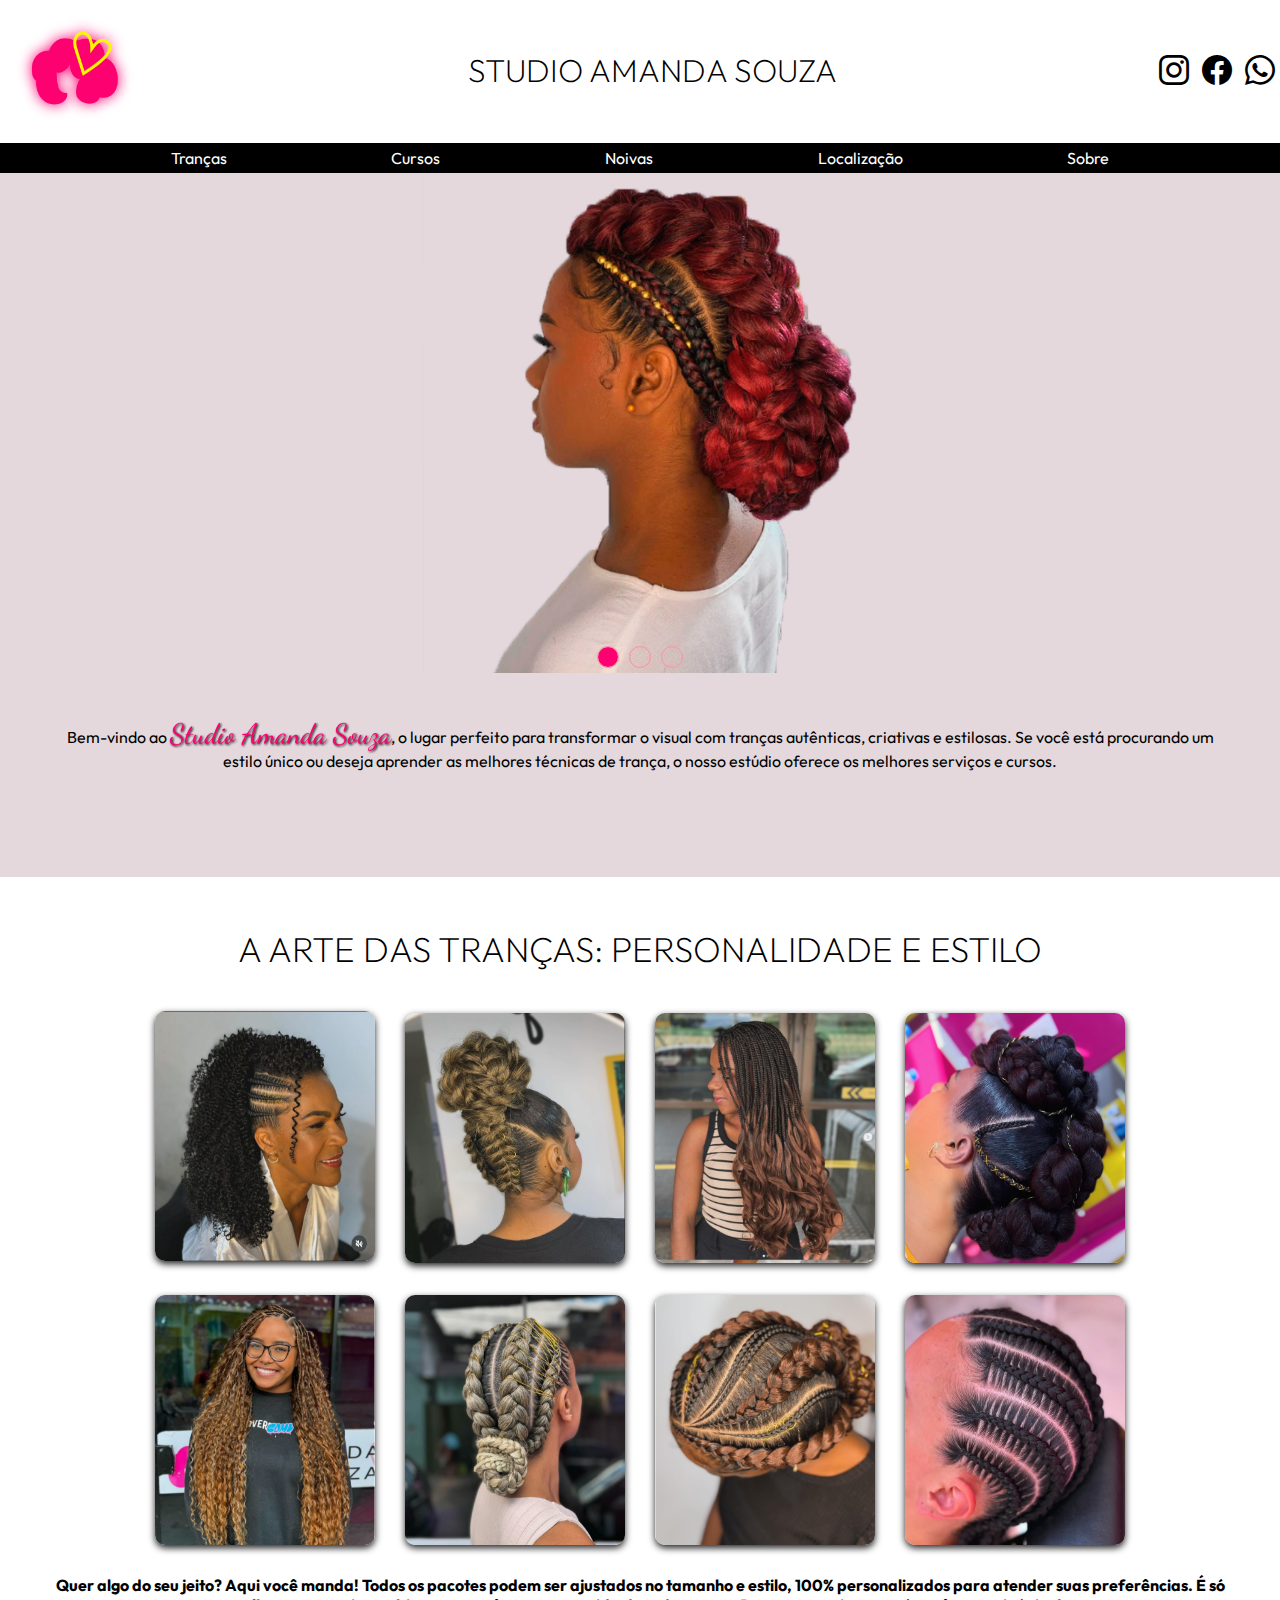
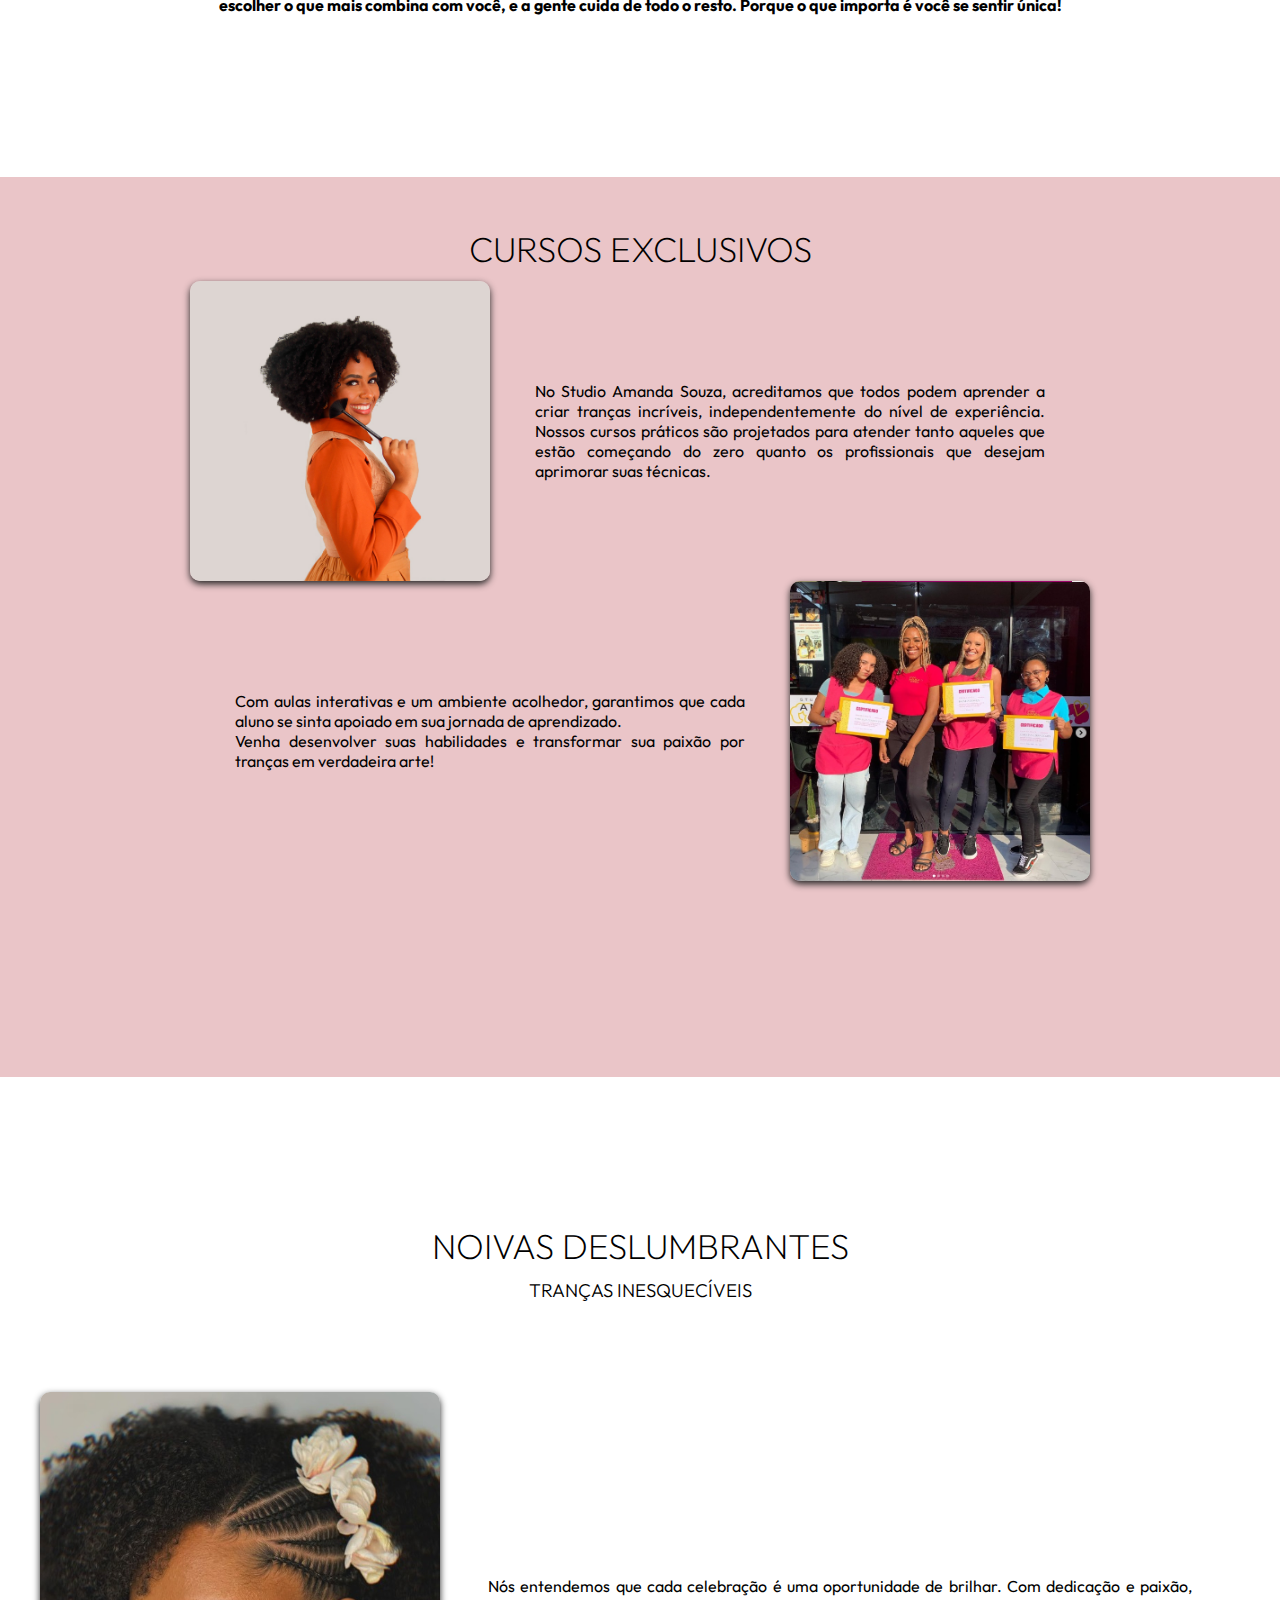
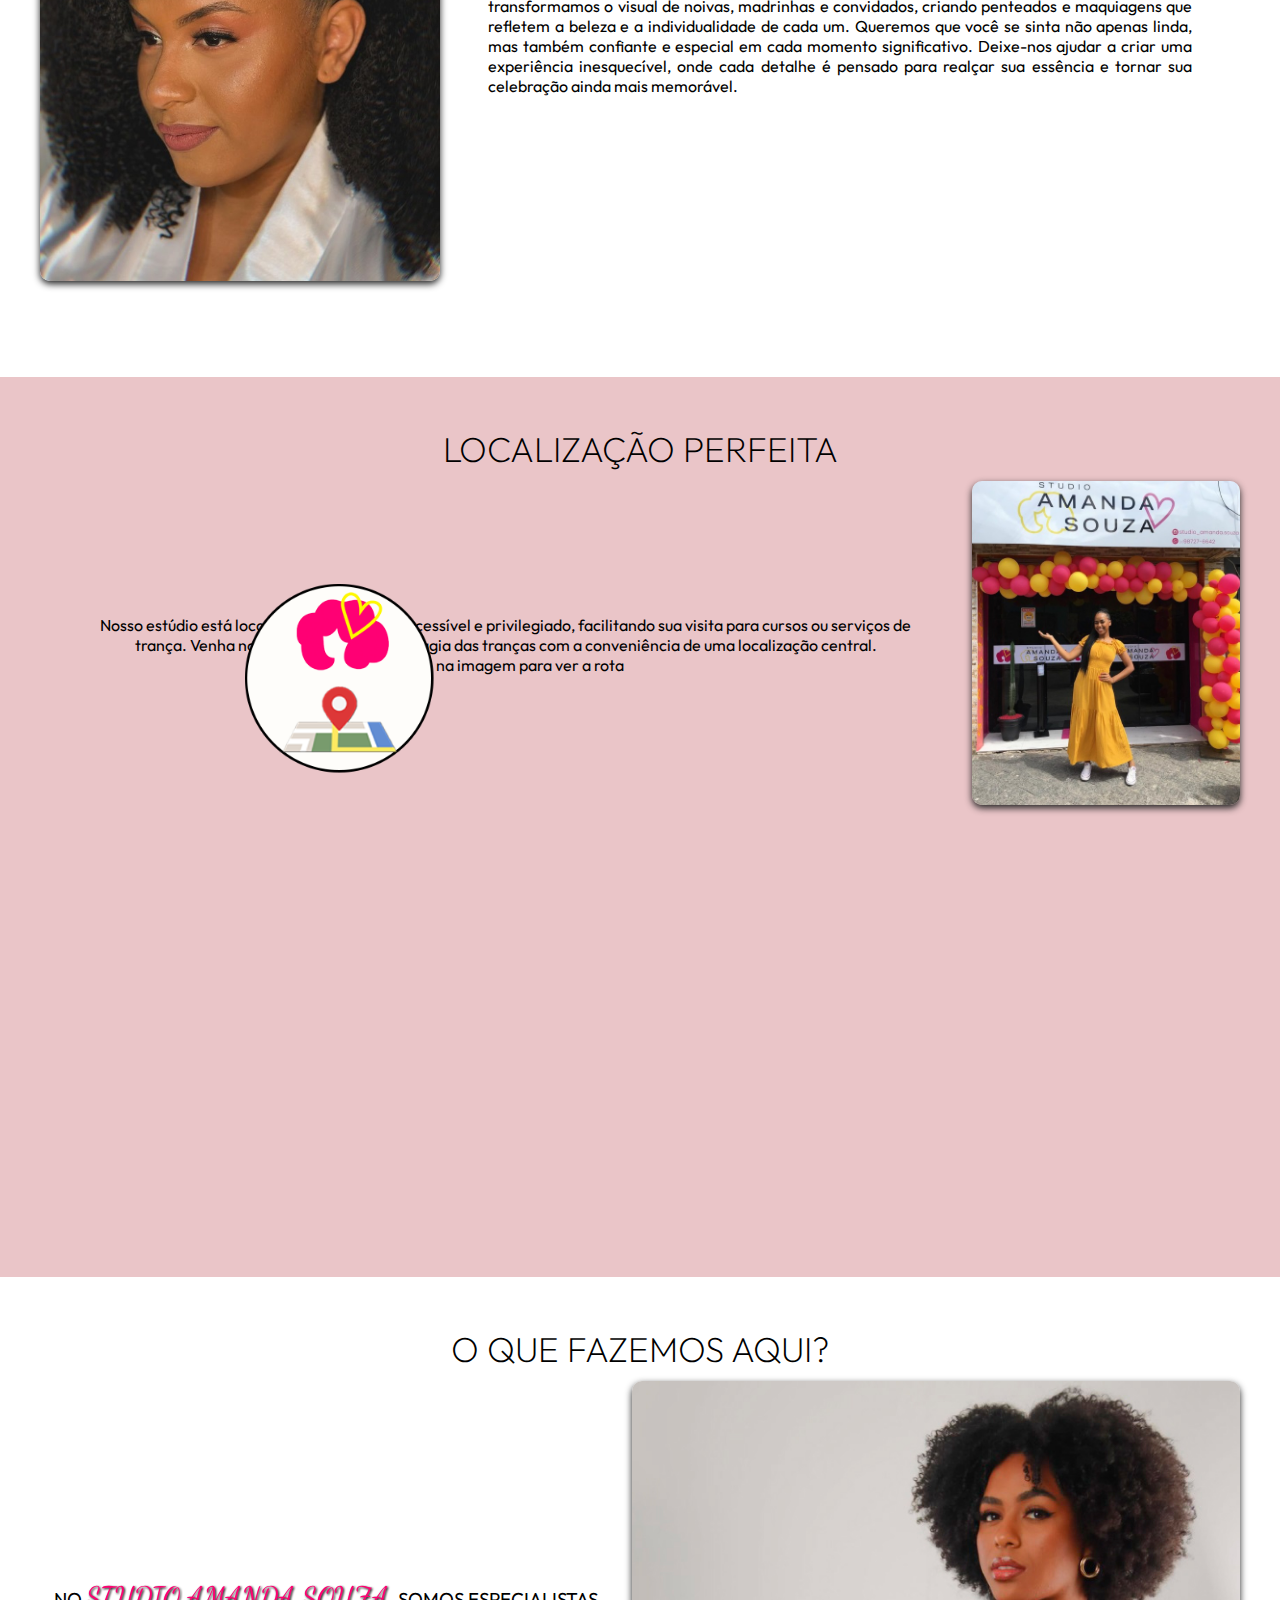
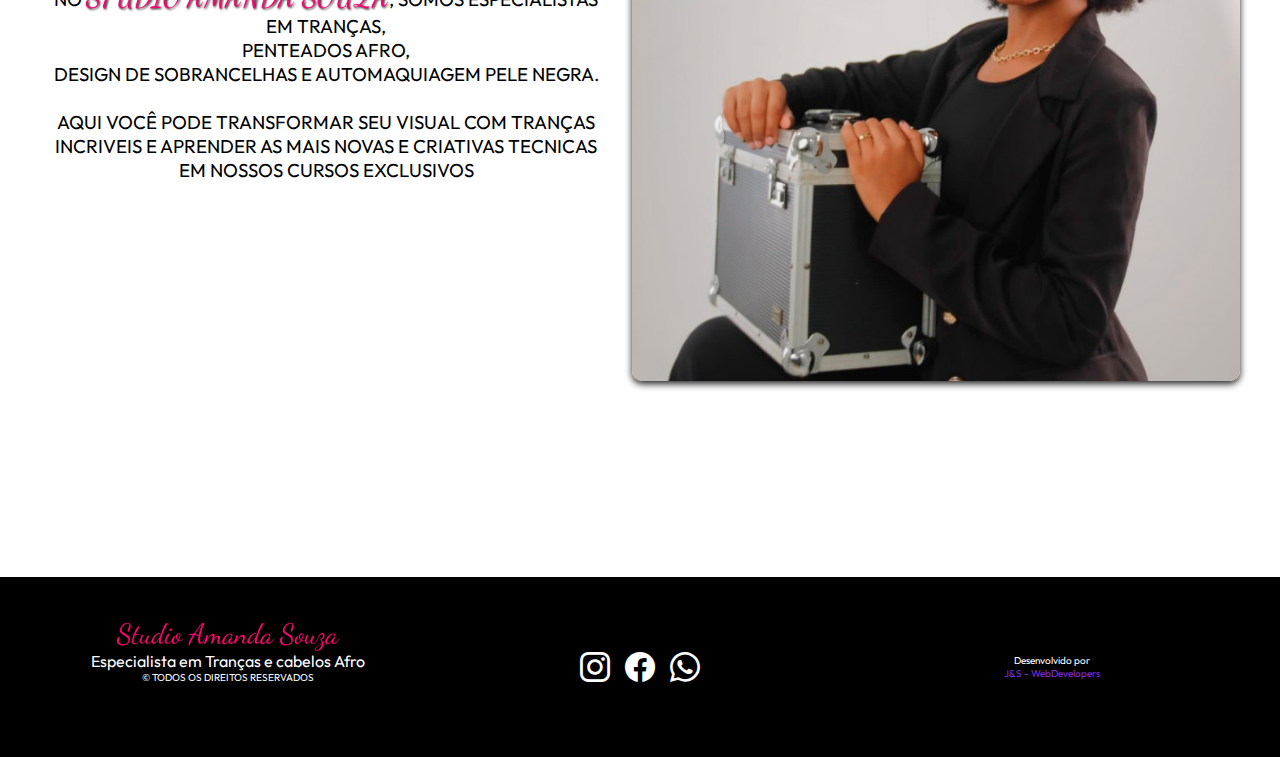
==== commit aad4decf: "Midificado estilo e cores, e atualizado botão de localização" ====
--- a/index.html
+++ b/index.html
@@ -73,6 +73,7 @@
                     </a>
                 </div>
             </div>
+            
         </section>
 <!-- FIM MENU MOBILE -->
     </header>
@@ -140,7 +141,8 @@
             <div class="container">
                 <h2>A Arte das Tranças: Personalidade e Estilo</h2>
                 <div class="imagem">
-                    <img src="./src/img/tranca01.jpg" alt="Tranças">
+                    <a href="./01.html"><img src="./src/img/tranca01.jpg" alt="Tranças"></a>
+                    
                     <img src="./src/img/tranca02.jpg" alt="Tranças">
                     <img src="./src/img/tranca03.jpg" alt="Tranças">
                     <img src="./src/img/tranca04.jpg" alt="Tranças">
--- a/src/css/cores.css
+++ b/src/css/cores.css
@@ -4,5 +4,4 @@
     --rosa:#EAC5C8;
     --amarelo:#F5DE8B;
     --rosa-logo:#FE0171;
-    --amarelo-logo:#FFF800;
-}+    --amarelo-logo:#FFF800;--- a/src/css/global.css
+++ b/src/css/global.css
@@ -26,3 +26,5 @@
     max-width: 100%;
     height: auto;
 }
+
+
--- a/src/css/header.css
+++ b/src/css/header.css
@@ -8,6 +8,7 @@
 .cabecalho img {
     width: 150px;
     filter: drop-shadow(0 0 7px #fe0171);
+    padding: 30px;
 }
 
 .cabecalho .em-cima {
--- a/src/css/estilos.css
+++ b/src/css/estilos.css
@@ -132,7 +132,7 @@
     bottom: 30px;
     right: 800px;
 
-}
+} 
 /* FIM LOCALIZAÇÃO */
 
 /* SOBRE */
--- a/src/css/responsivo.css
+++ b/src/css/responsivo.css
@@ -1,4 +1,9 @@
 @media (max-width: 468px) {  
+
+    .container {
+        width: 100%;
+        height: 100svh;
+    }
 
     .geral .inicio .container {
         height: 300px;
@@ -120,7 +125,7 @@
 
     footer .reservado {
         padding: 30px;
-        width: 100vh;
+        width: 100%;
     }
 
     footer .bi-instagram {
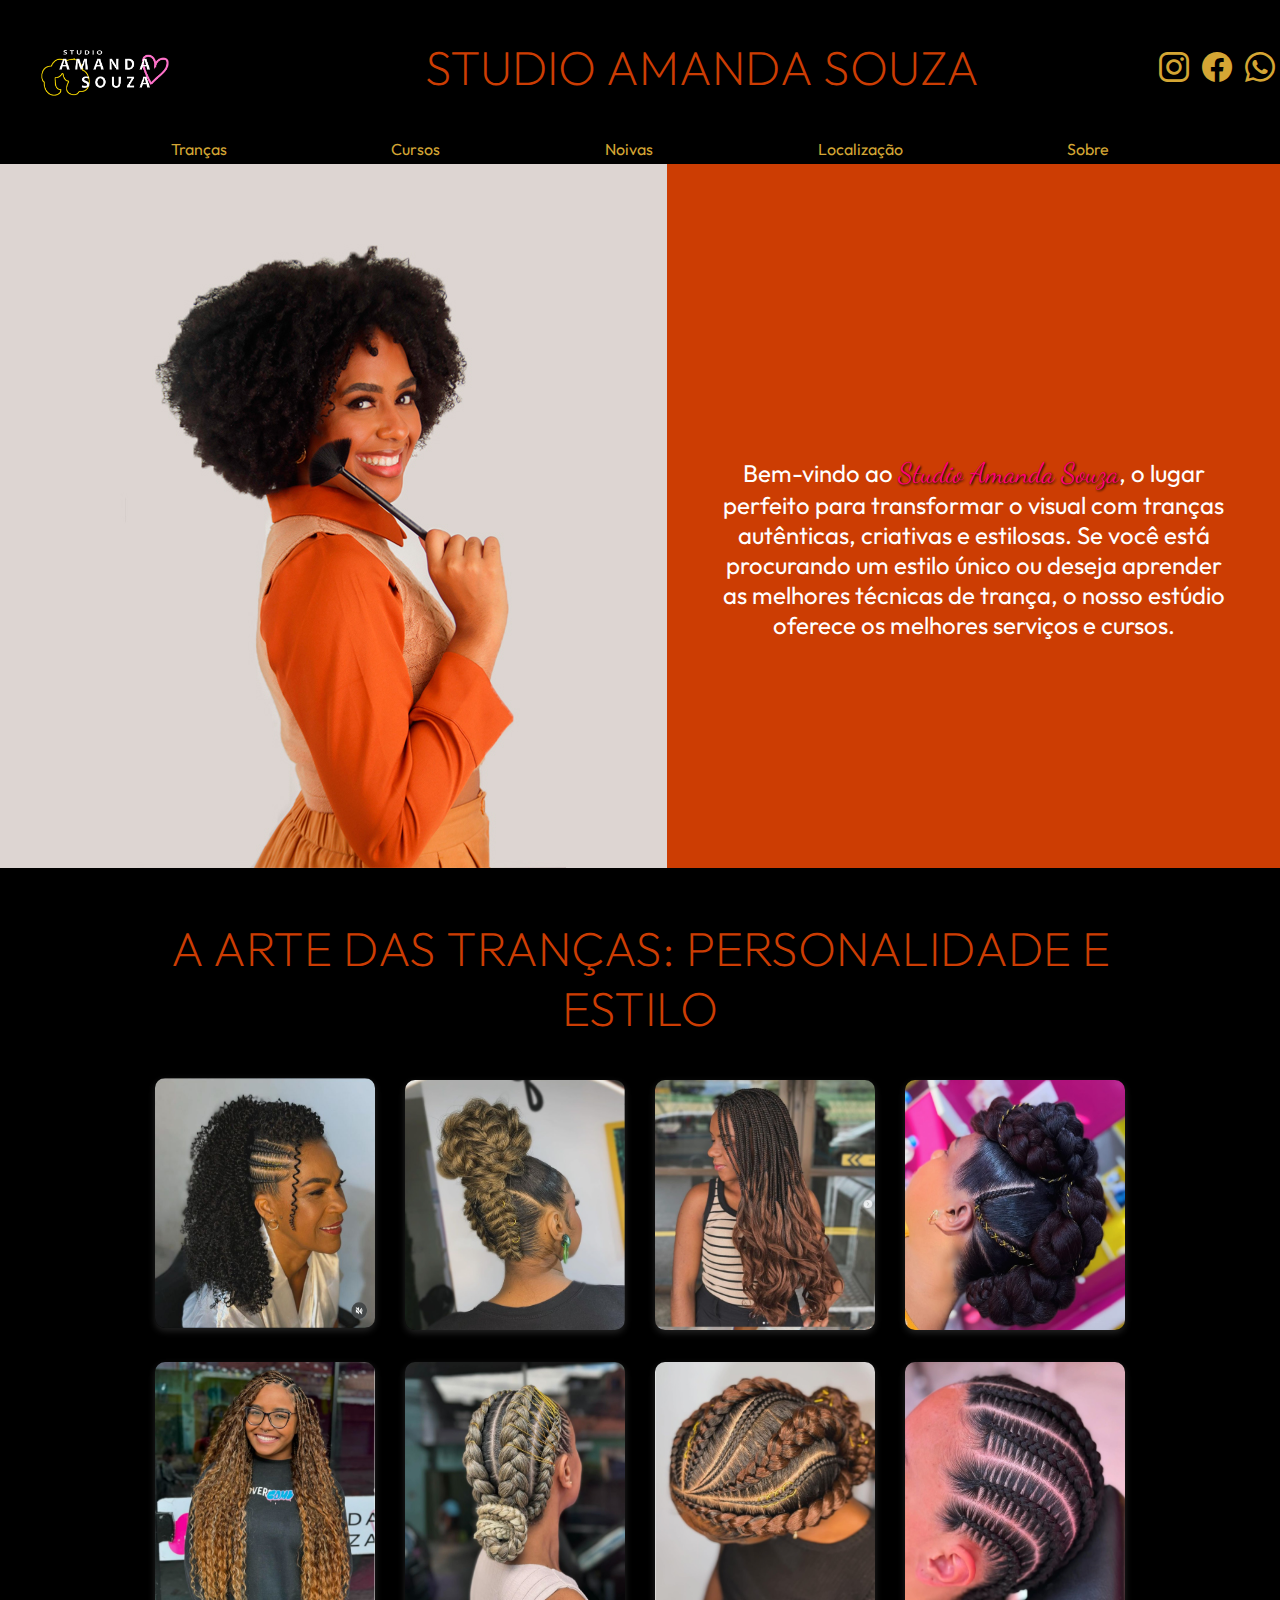
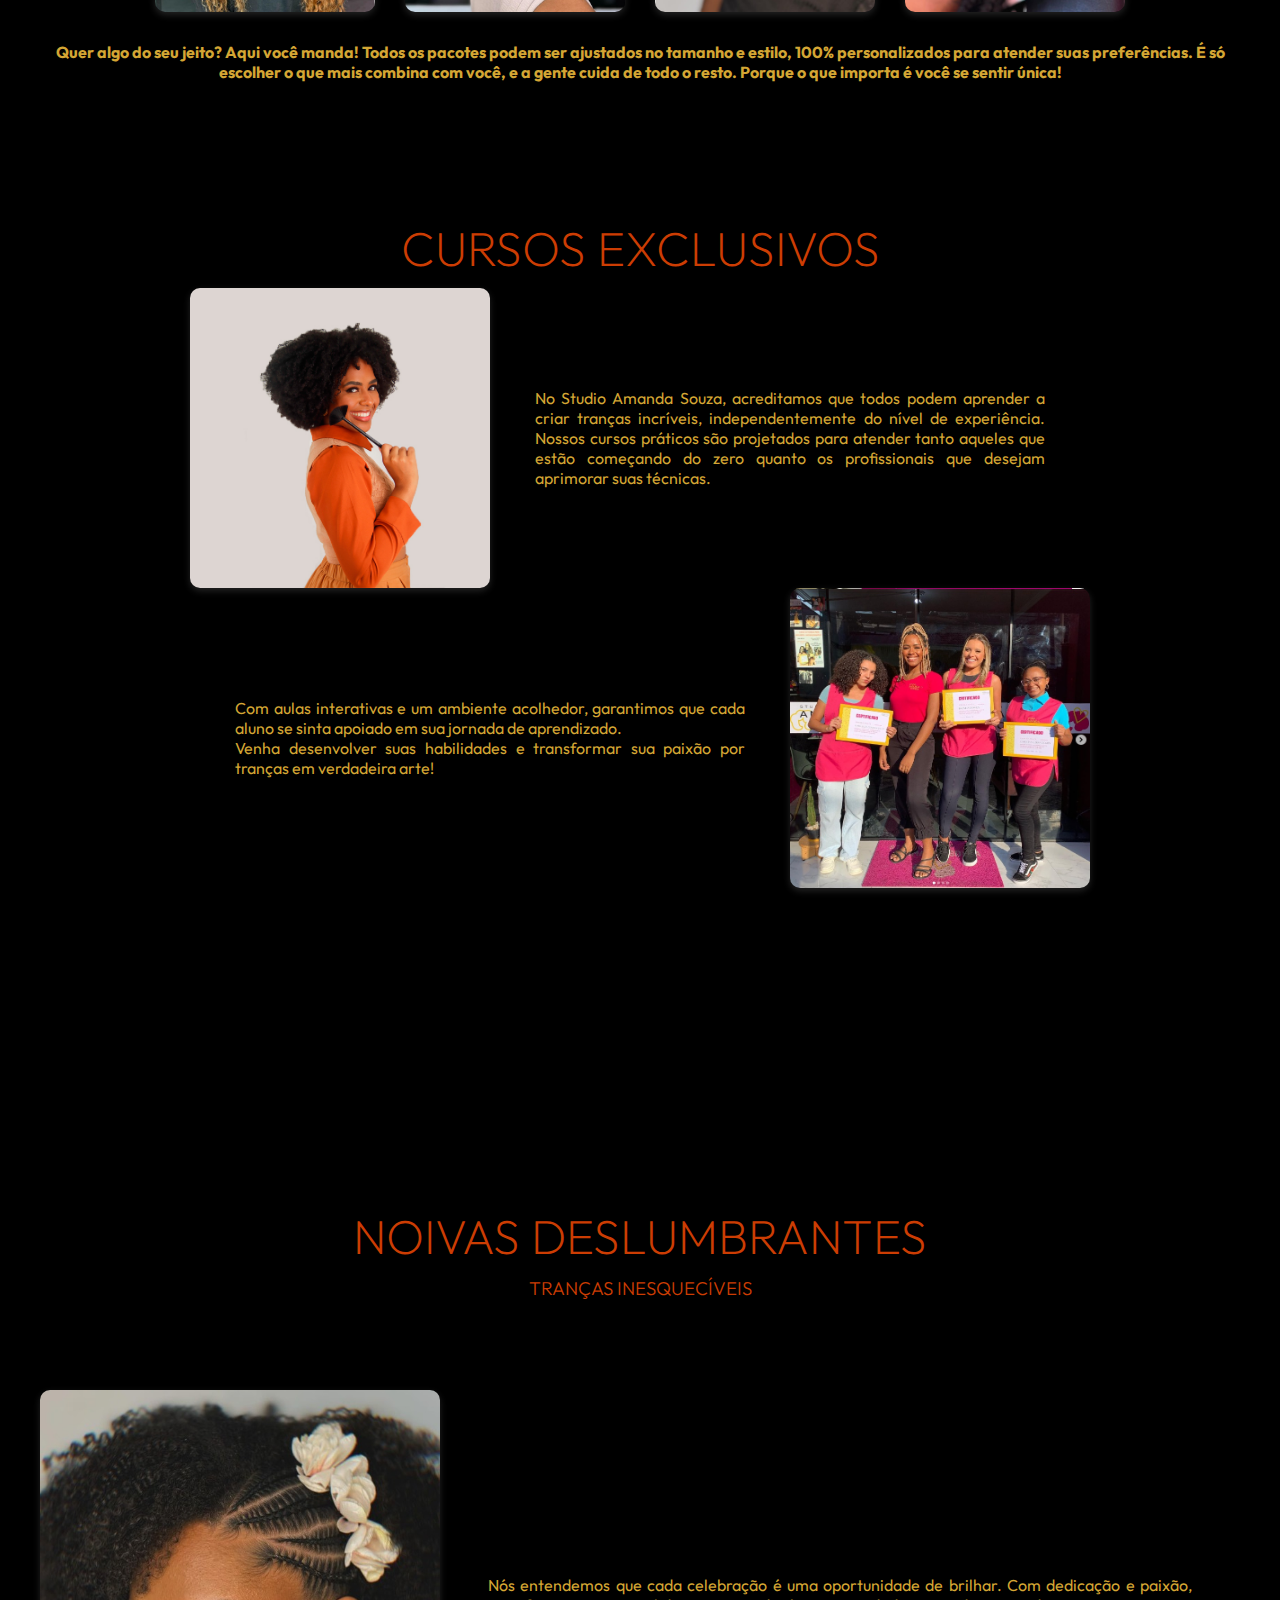
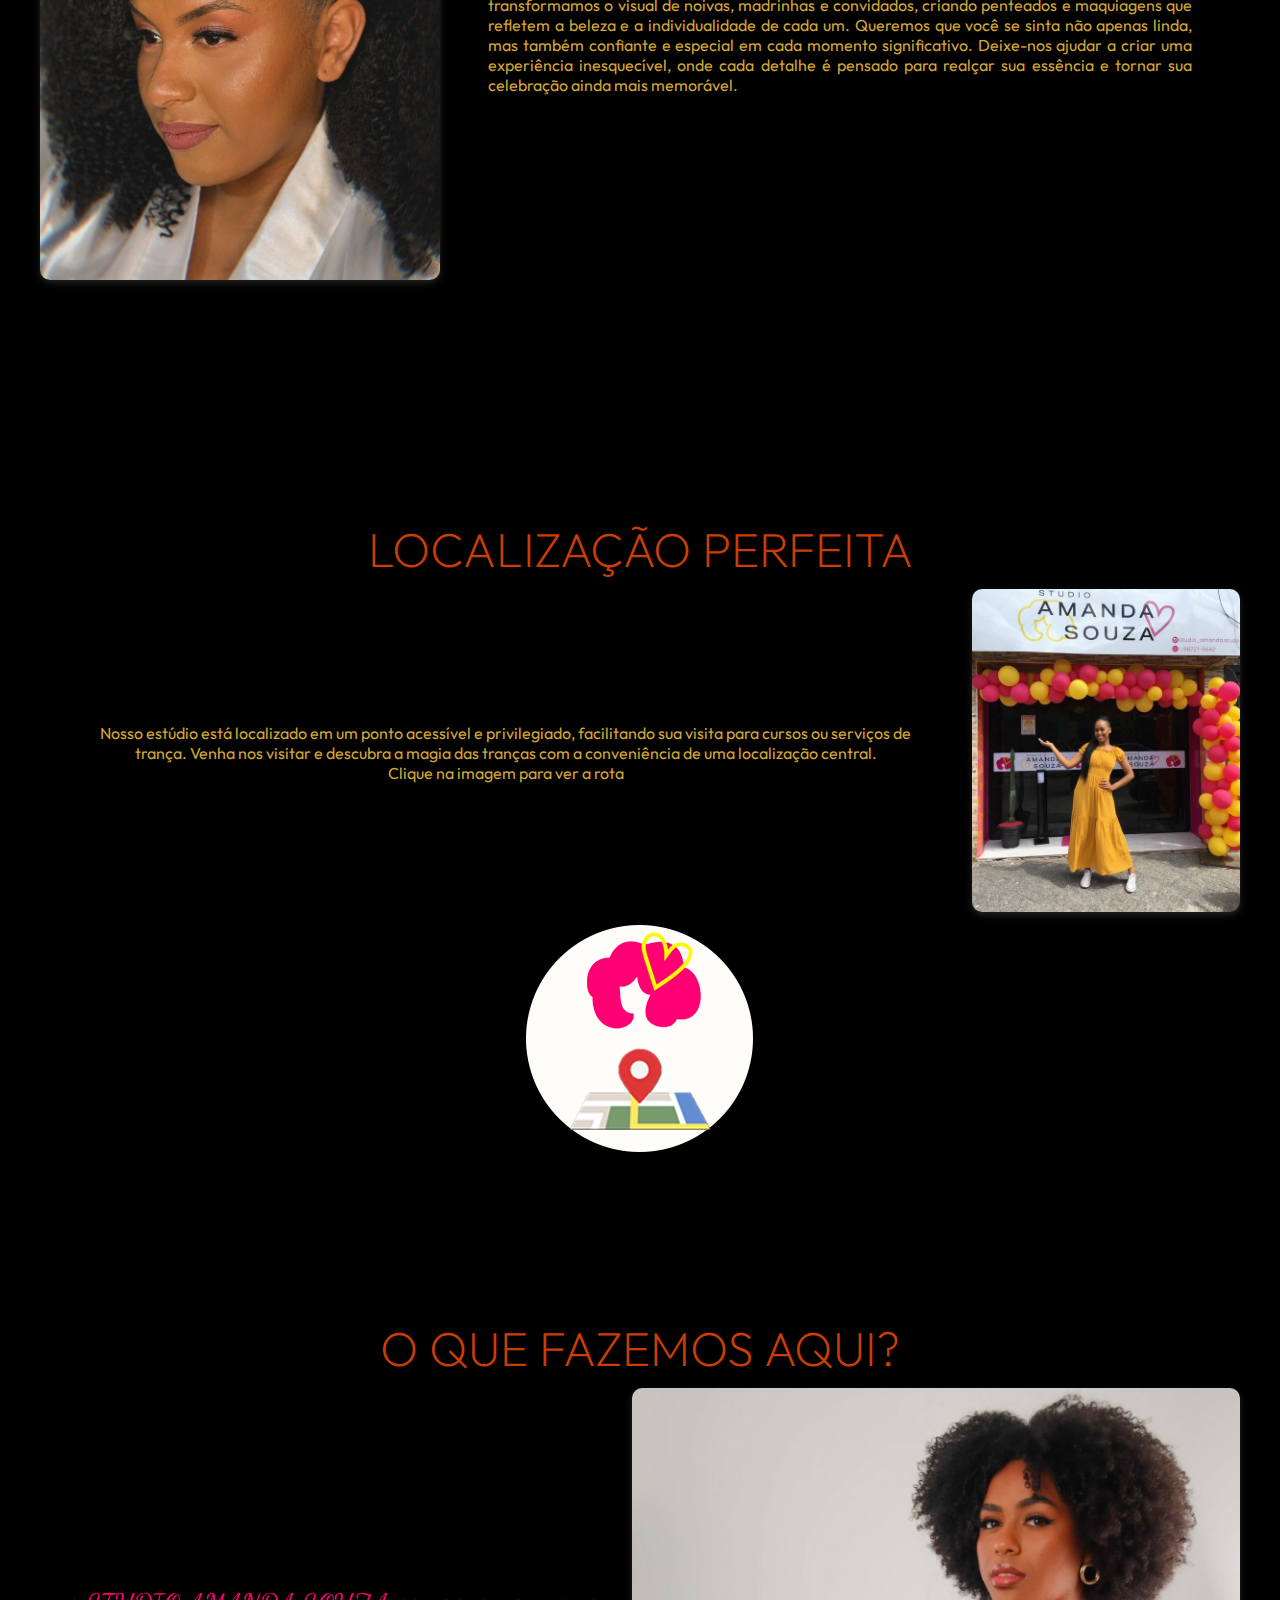
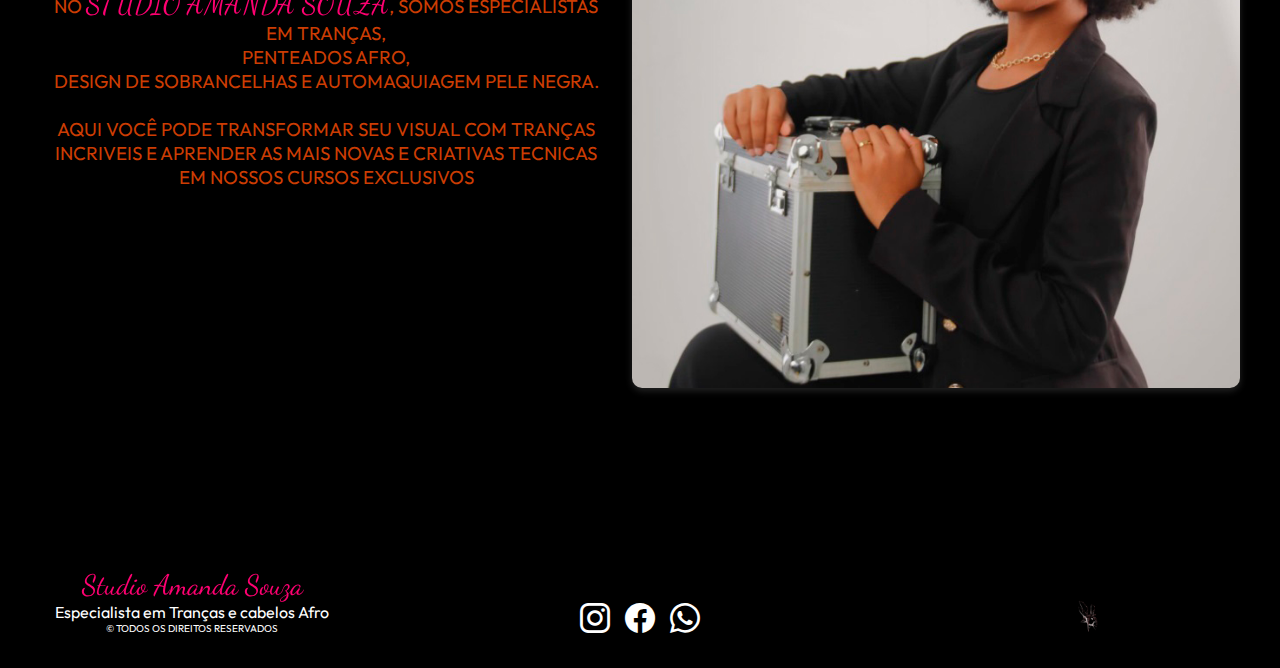
==== commit 4f6514fe: "Atualizado cor do site e removido carrossel de imagens" ====
--- a/index.html
+++ b/index.html
@@ -22,7 +22,7 @@
     <header class="cabecalho" id="inicio">
 <!-- MENU DESKTOP -->
         <section class="em-cima" id="desktop">
-            <a href="#"><img src="./src/img/logo-transparente.png" alt="Logo do Site"></a>
+            <a href="#"><img src="./src/img/logo-transparente-letra-branca.png" alt="Logo do Site"></a>
 
             <h1>Studio Amanda Souza</h1>
 
@@ -93,7 +93,8 @@
     <main class="geral">
         <section class="inicio" id="inicio">
 
-            <section class="slider">
+            <!-- CARROSSEL DE IMAGENS -->
+            <!-- <section class="slider">
                 <div class="slider-content">
 
                     <input type="radio" name="btn-radio" id="radio1">
@@ -124,7 +125,10 @@
 
                 </div>
 
-            </section>
+            </section> -->
+            <!-- FIM DO CARROSSEL DE IMAGENS -->
+
+            <img src="./src/img/curso01.jpg" alt="Amanda Souza Especialista em tranças e Cabelos Afro">
 
             <div class="container">
                 <p class="boasvindas">
@@ -215,11 +219,11 @@
                     </p>
                     <a href="https://maps.app.goo.gl/gneK9FCmuWyujHfL9" target="_blank">
                         <img src="./src/img/local.jpg" alt="Clique na imagem para ver a rota no Google Maps">
-                    </a>
-                    <a href="https://maps.app.goo.gl/gneK9FCmuWyujHfL9" target="_blank">
-                        <img class="mapa" src="./src/img/mapa.png" alt="Localização">
-                    </a>
-                </div>
+                    </a>                    
+                </div>
+                <a href="https://maps.app.goo.gl/gneK9FCmuWyujHfL9" target="_blank">
+                    <img class="mapa" src="./src/img/mapa.png" alt="Localização">
+                </a>
             </div>
         </section>
         <!-- FIM LOCALIZAÇÃO -->
@@ -270,9 +274,8 @@
 
             <div class="dev igual">
                 <a href="https://s-a-m-i-o.github.io/meu-site/" target="_blank">
-                    <p>Desenvolvido por</p>
-                </a>
-                <a href="https://s-a-m-i-o.github.io/meu-site/" target="_blank">J&S - WebDevelopers</a>
+                    <img src="./src/img/samio-logo.png" alt="Desenvolvido por J&S Web-Developers" title="Desenvolvido por J&S Web-Developers">
+                </a>
             </div>
         </footer>
 
--- a/src/css/cores.css
+++ b/src/css/cores.css
@@ -1,7 +1,11 @@
 :root {
-    --cinza:#CCCECD;
-    --cinza-escuro:#444544;
-    --rosa:#EAC5C8;
+    --cor-fundo: #000;
+    --amarelo-logo:#FFF800;
+    --cor-primaria: #D4A634;
+    --cor-primaria-escura: #947527;
+    --cor-secundaria: #C9BB46;
+    --cor-secundaria-clara: #ece075;
+    --cor-de-titulo:#CC3D03;
     --amarelo:#F5DE8B;
     --rosa-logo:#FE0171;
-    --amarelo-logo:#FFF800;+}--- a/src/css/global.css
+++ b/src/css/global.css
@@ -16,6 +16,7 @@
 h1,h2,h3,h4 {
     text-transform: uppercase;
     text-align: center;
+    color: var(--cor-de-titulo);
 }
 
 p {
--- a/src/css/header.css
+++ b/src/css/header.css
@@ -1,13 +1,9 @@
-
-
 .cabecalho {
     display: flex;
-    border-bottom: 3px solid #fff;
 }
 
 .cabecalho img {
-    width: 150px;
-    filter: drop-shadow(0 0 7px #fe0171);
+    width: 250px;
     padding: 30px;
 }
 
@@ -21,6 +17,7 @@
 .cabecalho .em-cima h1 {
     font-weight: 200;
     text-transform: uppercase;
+    font-size: 3rem;
 }
 
 .cabecalho .em-cima nav .bi-instagram:hover {
@@ -43,7 +40,7 @@
 /* SUPERIOR- FIXO */
 .superior-fixo {
     background-color: #000;
-    color: #fff;
+    color: var(--cor-primaria);
     padding: 0 4%;
     display: flex;
     align-items: center;
@@ -60,7 +57,7 @@
 }
 
 .superior-fixo a:hover {
-    background-color: var(--rosa);
+    background-color: var(--cor-secundaria);
     color: #000;
 }
 
--- a/src/css/estilos.css
+++ b/src/css/estilos.css
@@ -1,7 +1,14 @@
 h2 {    
     font-weight: 200;
-    font-size: 35px;
+    font-size: 3rem;
     padding: 10px 4%;
+}
+
+.geral .inicio {
+    background-color: #CC3D03;
+    color: #fff;
+    font-size: 1.5rem;
+    display: flex;
 }
 
 .geral .inicio .container {
@@ -107,6 +114,13 @@
 /* LOCAL */
 .geral .local {    
     background-color: var(--rosa);
+}
+
+.geral .local .container {
+    display: flex;
+    flex-direction: column;
+    align-items: center;
+    justify-content: center;
 }
 
 .geral .local .localizacao {
@@ -165,7 +179,6 @@
     display: flex;
     align-items: center;
     justify-content: space-between;
-    padding: 40px 4%;
     text-align: center;
 }
 
@@ -206,10 +219,10 @@
 }
 
 footer .dev {
-    font-size: 10px;
-    flex-flow: column wrap;
-}
-
-footer .dev a:last-child {
-    color: blueviolet;
+    display: flex;
+    justify-content: end;
+}
+
+footer .dev img {
+    width: 20px;
 }--- a/src/css/carrossel.css
+++ b/src/css/carrossel.css
@@ -1,6 +1,4 @@
-.inicio {
-    background-color: #E4D8DD;
-}
+
 .inicio .slider {
     margin: 0 auto;
     width: 100%;
--- a/src/css/responsivo.css
+++ b/src/css/responsivo.css
@@ -1,8 +1,17 @@
-@media (max-width: 468px) {  
+@media (max-width: 768px) {  
+
+    .mobile .logo h1 {
+        filter: drop-shadow(1px 1px 1px black);
+    }
 
     .container {
         width: 100%;
         height: 100svh;
+    }
+
+    .geral .inicio {
+        flex-direction: column;
+        font-size: 1.2rem;
     }
 
     .geral .inicio .container {
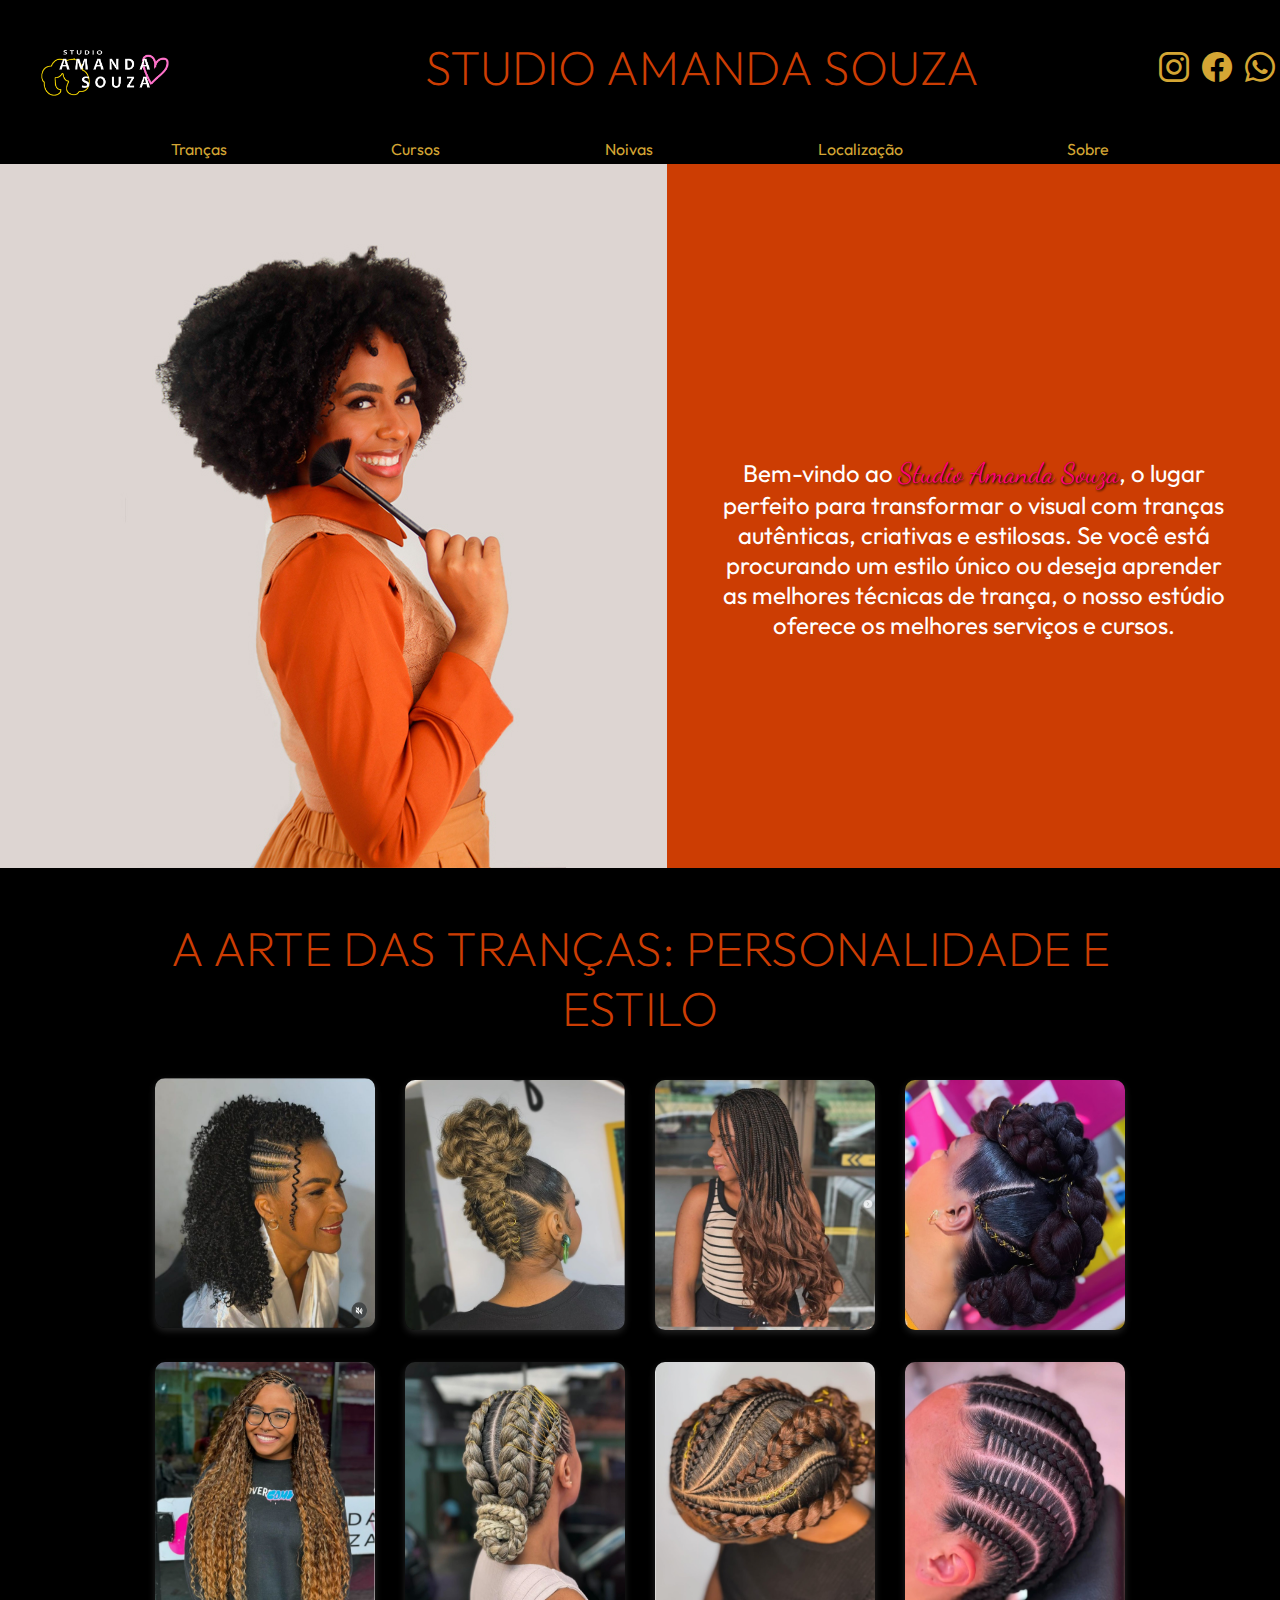
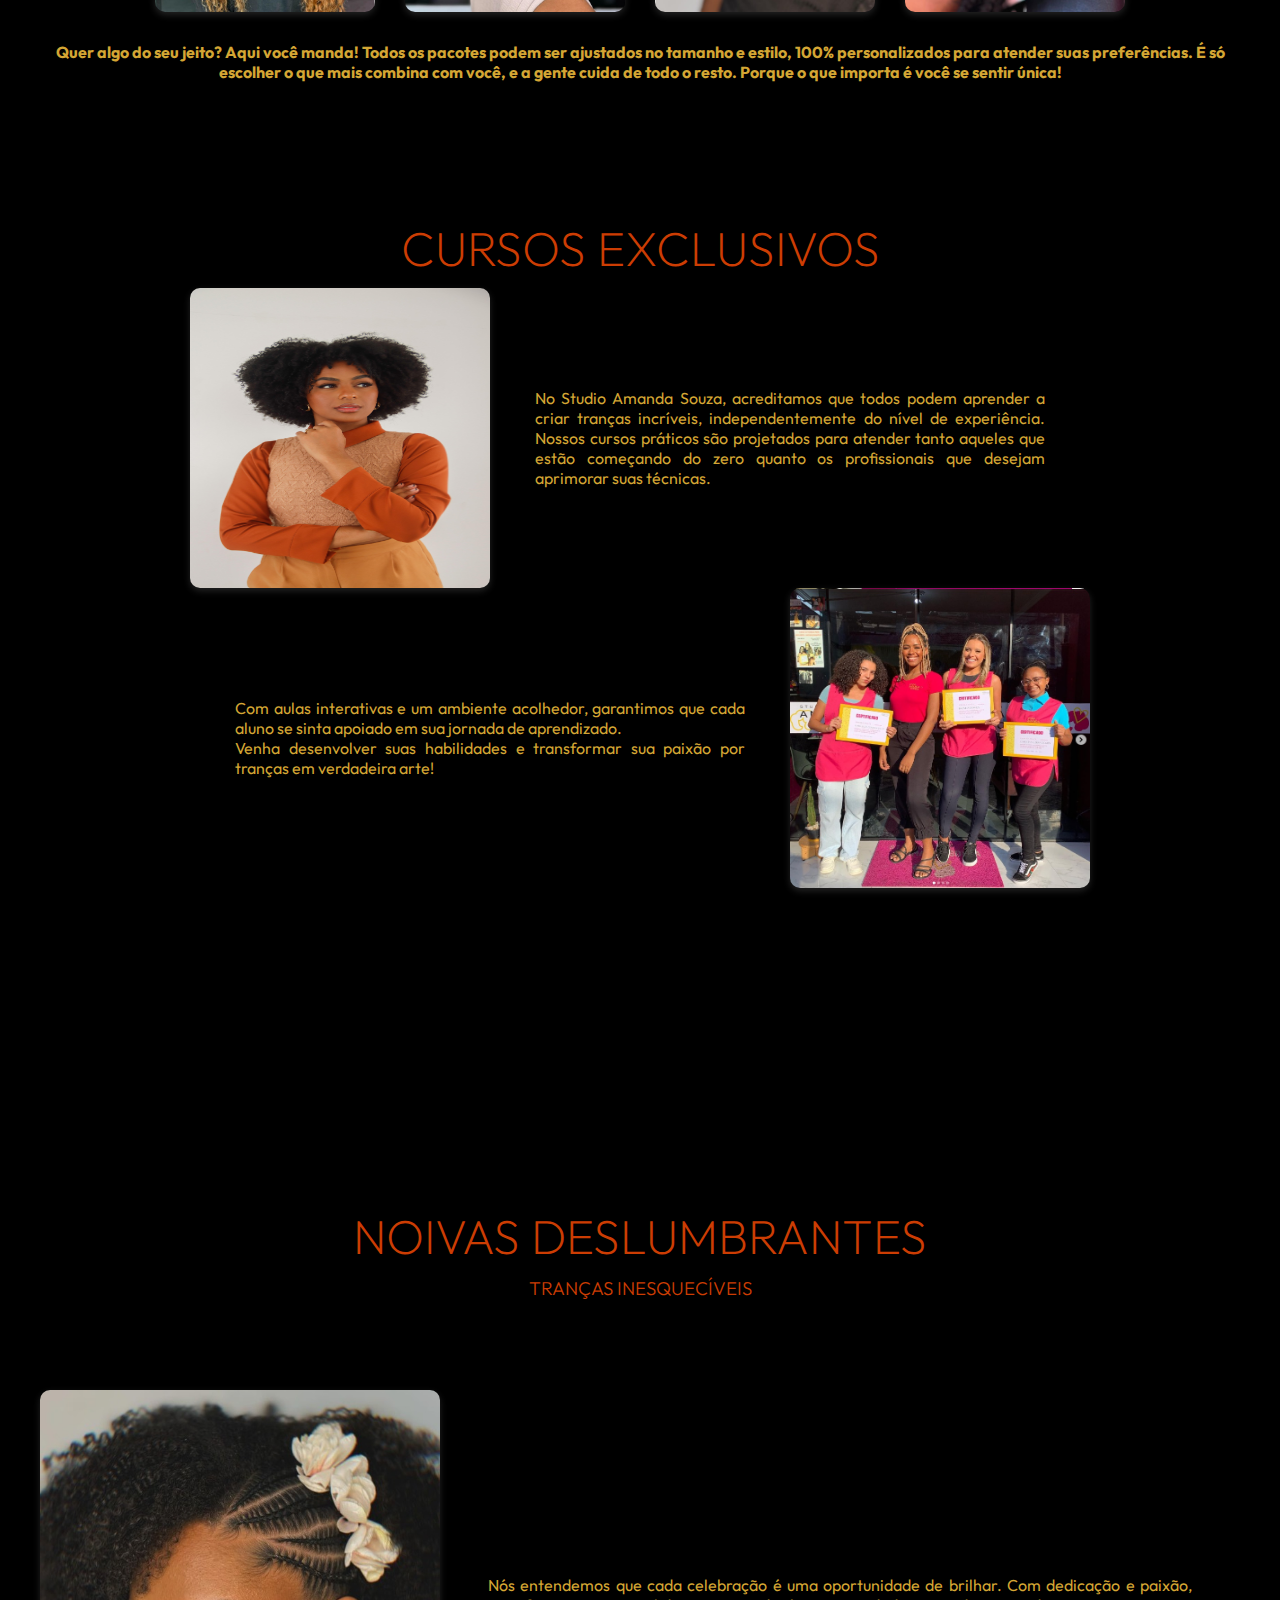
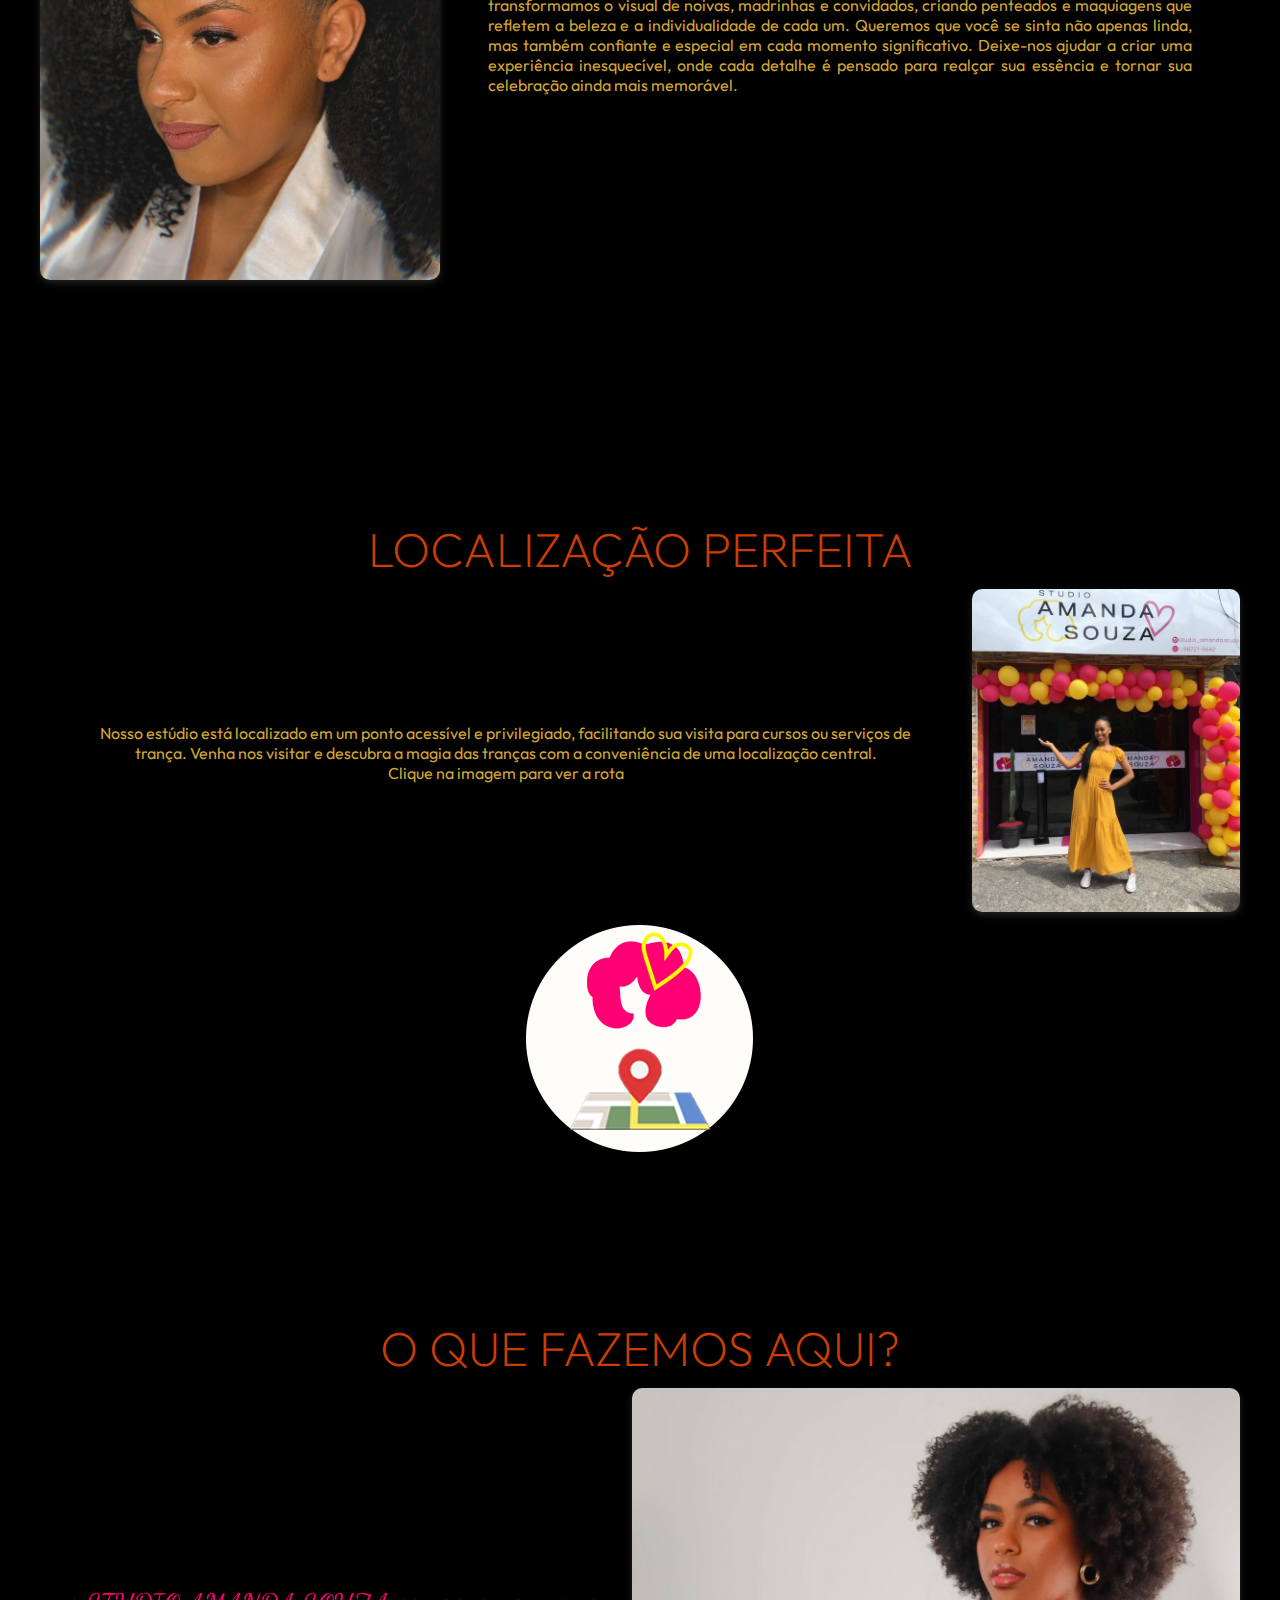
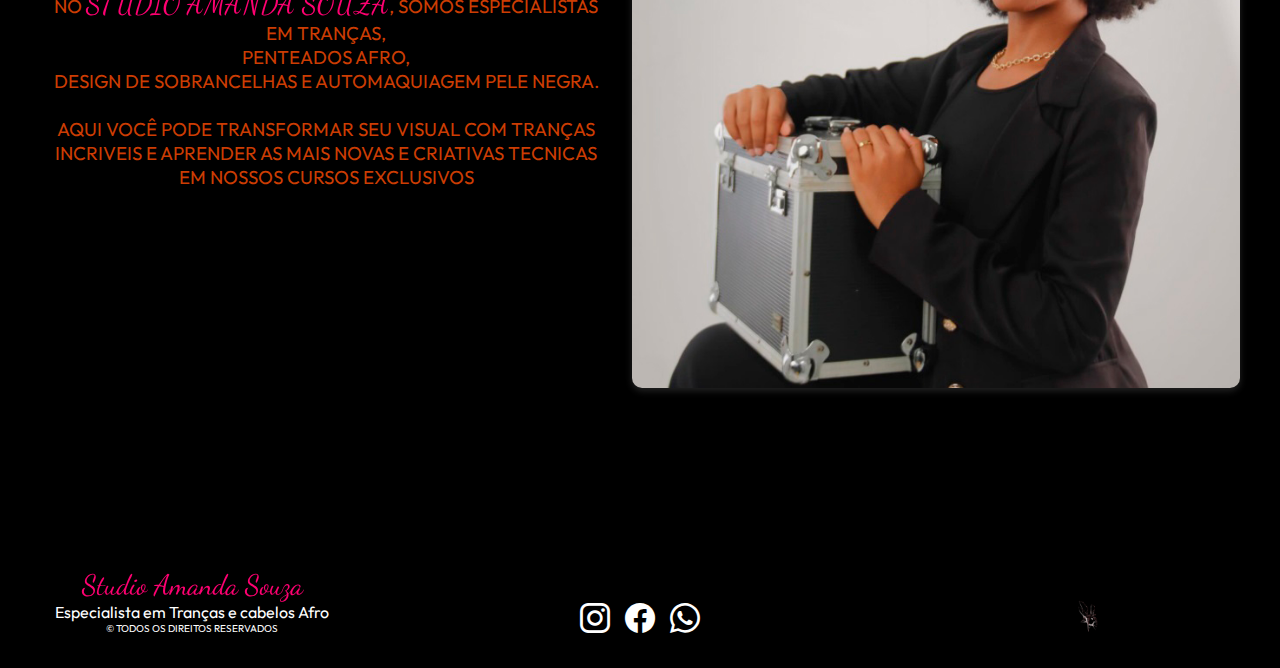
==== commit 626b7406: "Trocado imagem repetida - imagem do inicio e imagem dos cursos" ====
--- a/index.html
+++ b/index.html
@@ -43,8 +43,7 @@
 <!-- MENU MOBILE -->
         <section class="mobile">
             <div class="logo">
-                <h1>Studio Amanda Souza</h1>
-                <img src="./src/img/logo-transparente.png" alt="Logo do Studio">
+                <img src="./src/img/logo-transparente-letra-branca-mobile.png" alt="Logo do Studio">
             </div>
             <div class="mobile-menu-icon">
                 <button id="clicar">
@@ -175,7 +174,7 @@
 
                 <div class="cards">
                     <div class="card">
-                        <img src="./src/img/curso01.jpg" alt="Cursos exclusivos">
+                        <img src="./src/img/amanda3.jpg" alt="Cursos exclusivos">
                         <p>
                             No Studio Amanda Souza, acreditamos que todos podem aprender a criar tranças incríveis, independentemente do nível de experiência. Nossos cursos práticos são projetados para atender tanto aqueles que estão começando do zero quanto os profissionais que desejam aprimorar suas técnicas.</p>
                     </div>
--- a/src/css/responsivo.css
+++ b/src/css/responsivo.css
@@ -1,12 +1,26 @@
 @media (max-width: 768px) {  
 
-    .mobile .logo h1 {
-        filter: drop-shadow(1px 1px 1px black);
+    h1,h2,h3,h4 {
+        font-size: 2rem;
+    }
+    
+    .mobile .logo {
+        display: flex;
+        align-items: center;
+        justify-content: center;
+        padding: 0;
+        margin: 0;
     }
 
     .container {
         width: 100%;
         height: 100svh;
+    }
+
+    .mobile .logo img {
+        width: 100%;
+        display: block;
+        margin: auto;
     }
 
     .geral .inicio {
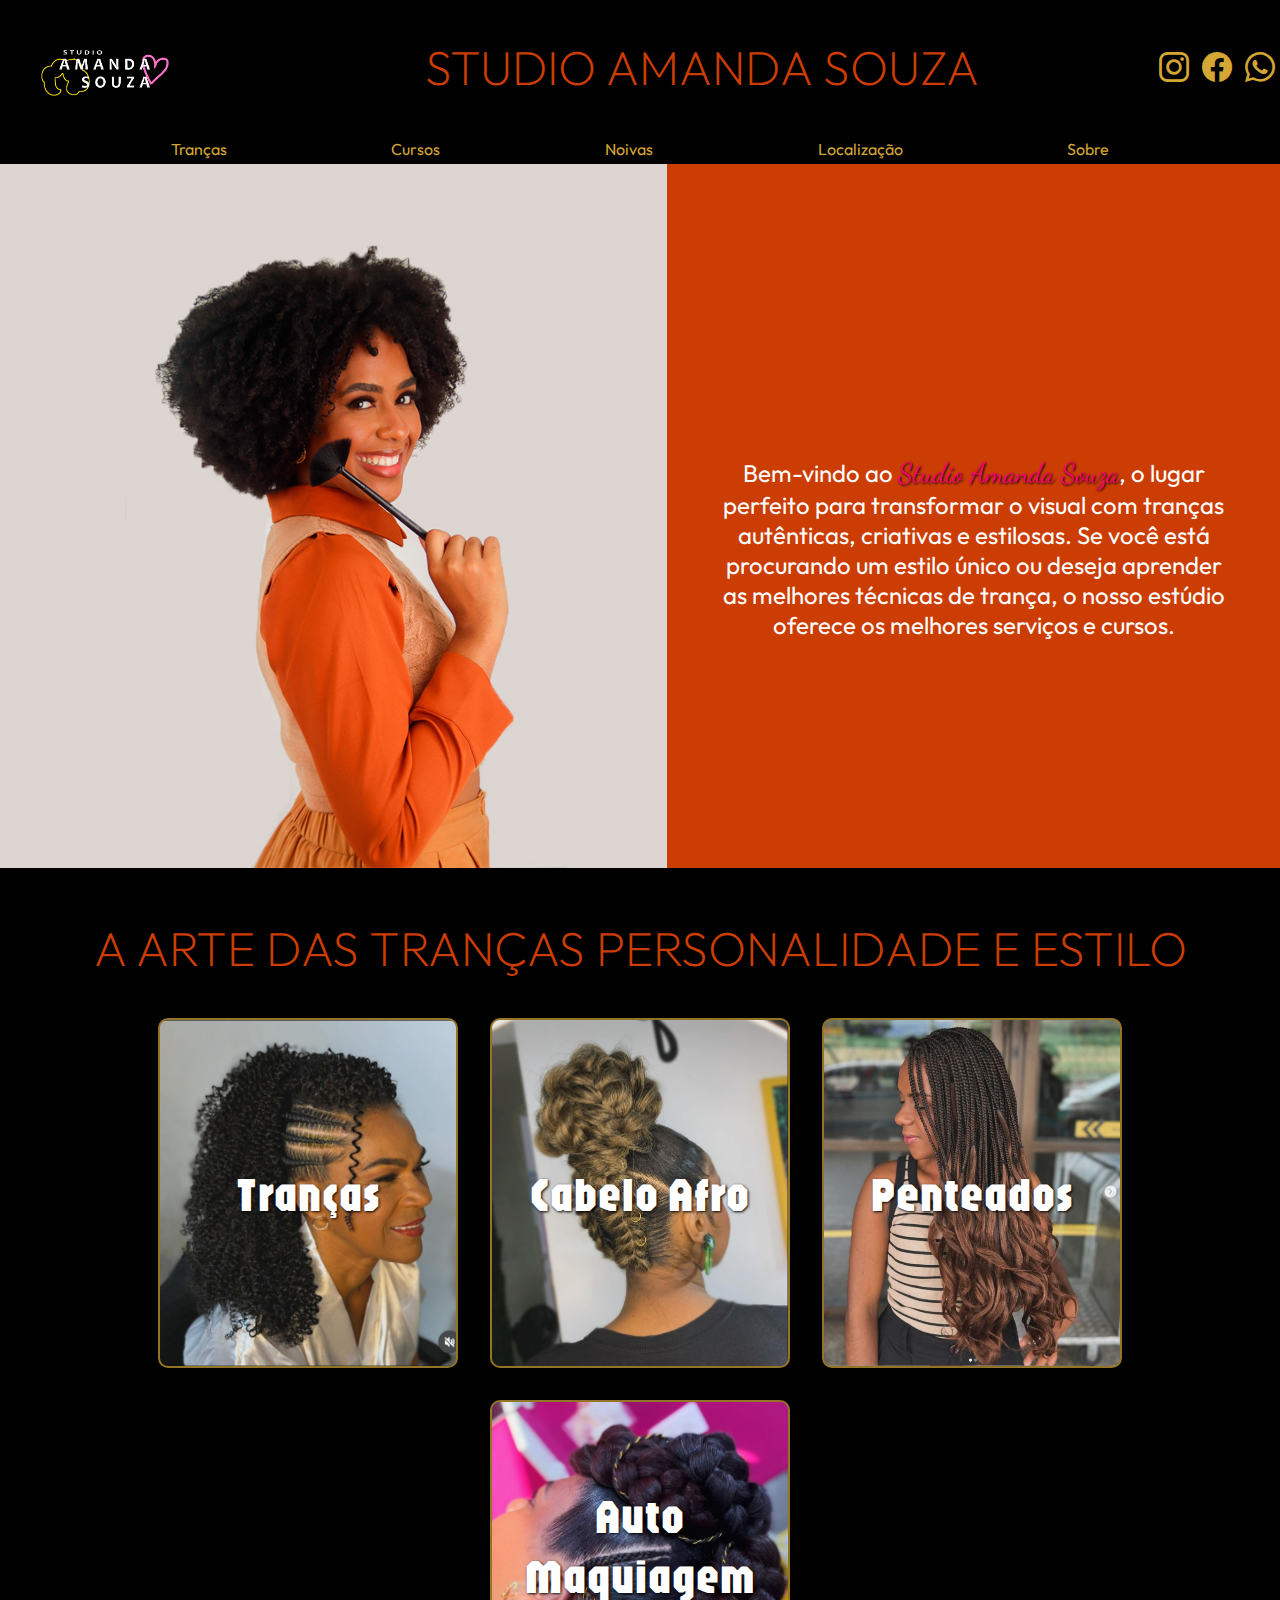
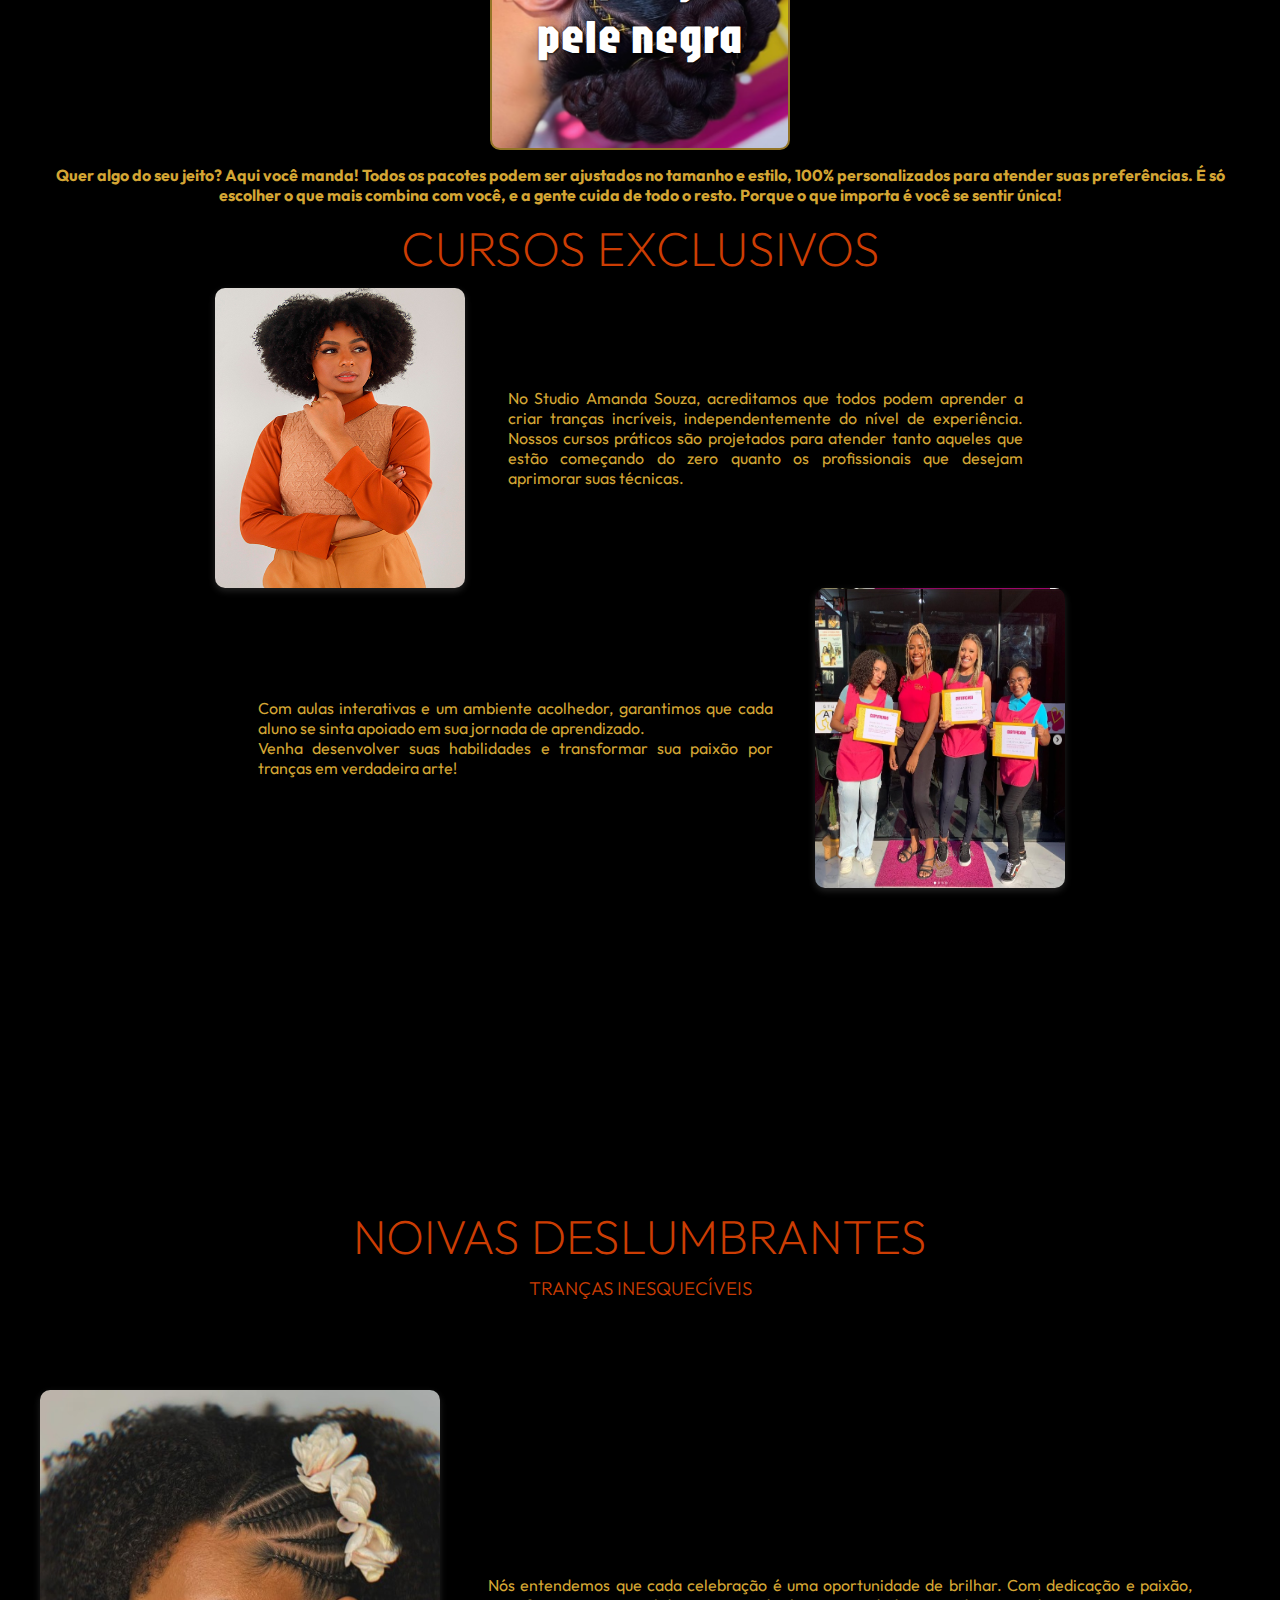
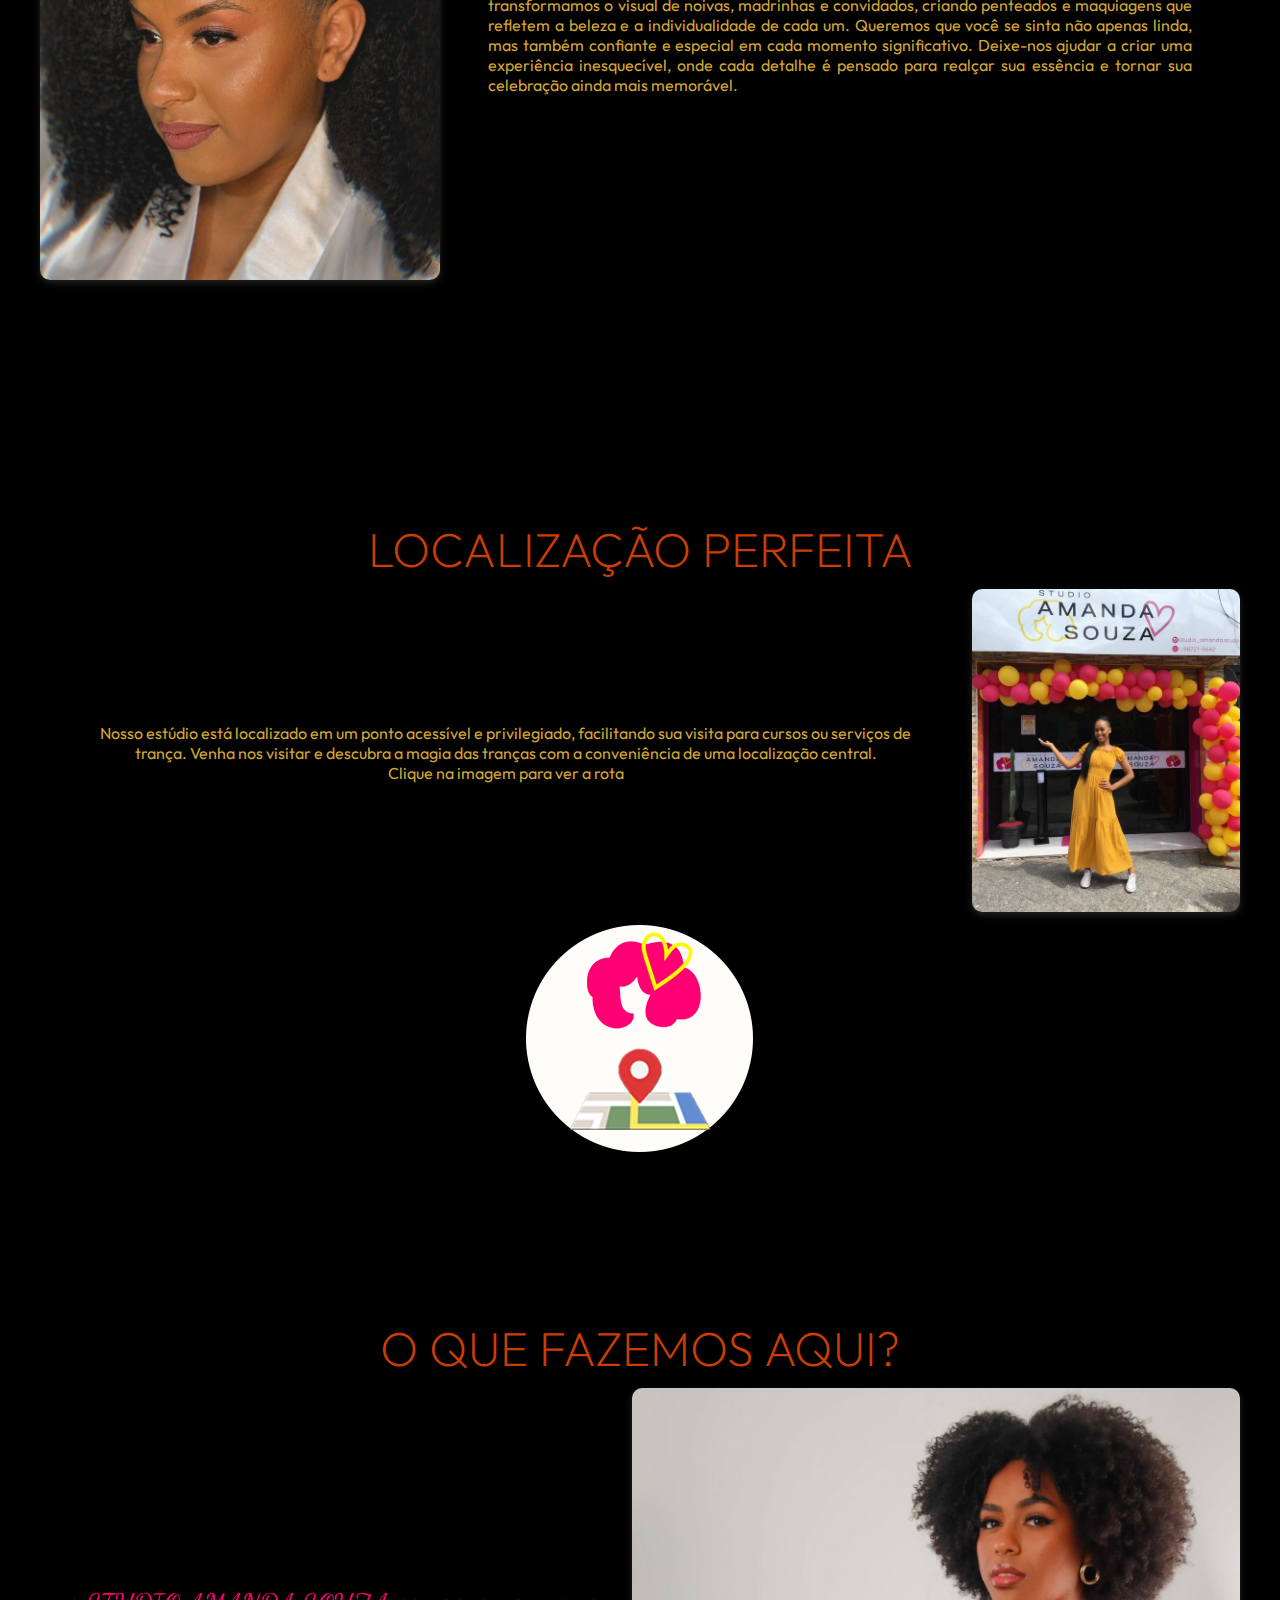
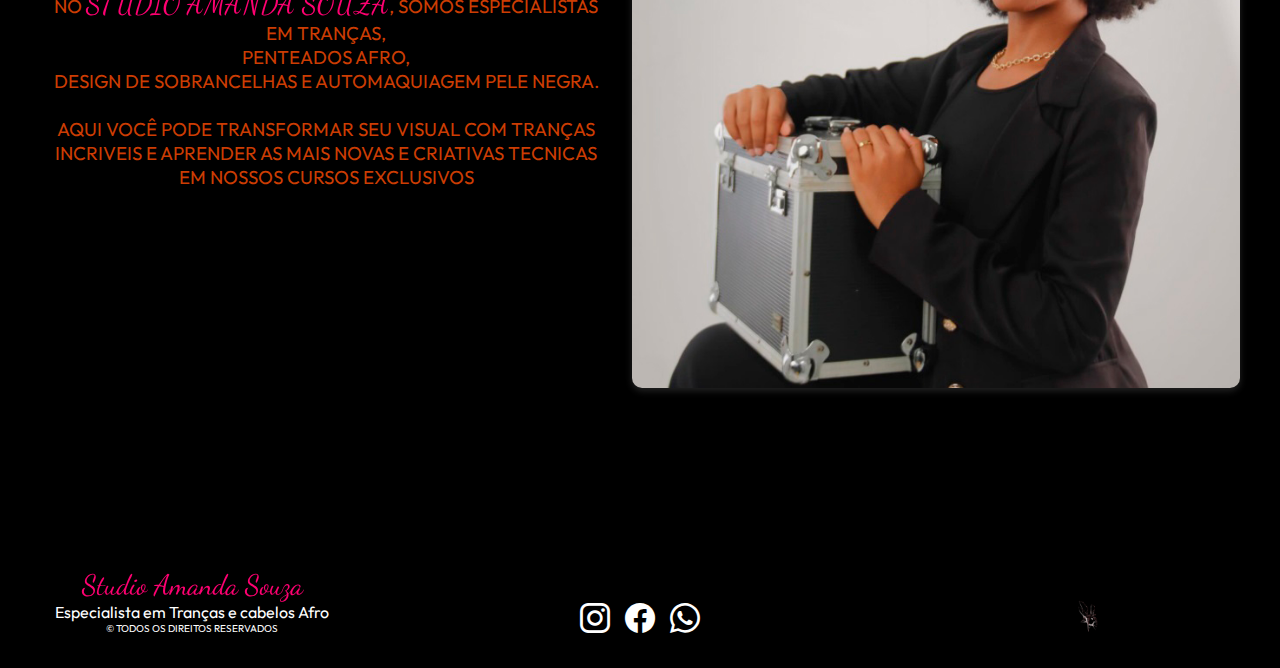
==== commit cde0a013: "Removido Imagens e adicionado cards que vão direcionar para outra pagina na section tranças - ainda " ====
--- a/index.html
+++ b/index.html
@@ -13,7 +13,6 @@
     <link rel="stylesheet" href="./src/css/header.css">
     <link rel="stylesheet" href="./src/css/estilos.css">
     <link rel="stylesheet" href="./src/css/menu-mobile.css">
-    <link rel="stylesheet" href="./src/css/carrossel.css">
     <link rel="stylesheet" href="./src/css/responsivo.css">
 
 </head>
@@ -92,40 +91,6 @@
     <main class="geral">
         <section class="inicio" id="inicio">
 
-            <!-- CARROSSEL DE IMAGENS -->
-            <!-- <section class="slider">
-                <div class="slider-content">
-
-                    <input type="radio" name="btn-radio" id="radio1">
-                    <input type="radio" name="btn-radio" id="radio2">
-                    <input type="radio" name="btn-radio" id="radio3">
-
-                    <div class="slide-box primeiro">
-                        <img class="img-desktop" src="./src/img/trancas01.png" alt="Slide 1">
-                    </div>
-                    <div class="slide-box ">
-                        <img class="img-desktop" src="./src/img/trancas02.png" alt="Slide 1">
-                    </div>
-                    <div class="slide-box ">
-                        <img class="img-desktop" src="./src/img/trancas03.png" alt="Slide 1">
-                    </div>
-
-                    <div class="nav-auto">
-                        <div class="auto-btn1"></div>
-                        <div class="auto-btn2"></div>
-                        <div class="auto-btn3"></div>
-                    </div>
-
-                    <div class="nav-manual">
-                        <label for="radio1" class="manual-btn"></label>
-                        <label for="radio2" class="manual-btn"></label>
-                        <label for="radio3" class="manual-btn"></label>
-                    </div>
-
-                </div>
-
-            </section> -->
-            <!-- FIM DO CARROSSEL DE IMAGENS -->
 
             <img src="./src/img/curso01.jpg" alt="Amanda Souza Especialista em tranças e Cabelos Afro">
 
@@ -142,21 +107,22 @@
         <!-- FIM DO INICIO -->
         <section class="trancas" id="trancas">
             <div class="container">
-                <h2>A Arte das Tranças: Personalidade e Estilo</h2>
-                <div class="imagem">
-                    <a href="./01.html"><img src="./src/img/tranca01.jpg" alt="Tranças"></a>
-                    
-                    <img src="./src/img/tranca02.jpg" alt="Tranças">
-                    <img src="./src/img/tranca03.jpg" alt="Tranças">
-                    <img src="./src/img/tranca04.jpg" alt="Tranças">
-                </div>
-                <div class="imagem bloc">
-                    <img src="./src/img/tranca05.jpg" alt="Tranças">                    
-                    <img src="./src/img/tranca06.jpg" alt="Tranças">                    
-                    <img src="./src/img/tranca07.jpg" alt="Tranças">                    
-                    <img src="./src/img/tranca08.jpg" alt="Tranças">                    
-                </div>
-                <p>
+                <h2>A Arte das Tranças Personalidade e Estilo</h2>
+                <div class="cards-imgs">
+                    <div class="card-img item01" style="background-image: url('./src/img/tranca01.jpg');">
+                        <p>Tranças</p>
+                    </div>
+                    <div class="card-img item01" style="background-image: url('./src/img/tranca02.jpg');">
+                        <P>Cabelo Afro</P>
+                    </div>
+                    <div class="card-img item01" style="background-image: url('./src/img/tranca03.jpg');">
+                        <P>Penteados</P>
+                    </div>
+                    <div class="card-img item01" style="background-image: url('./src/img/tranca04.jpg');">
+                        <p>Auto Maquiagem pele negra</p>
+                    </div>
+                </div>
+                <p class="trancas-txt">
                     <strong>
                         Quer algo do seu jeito? Aqui você manda! Todos os pacotes podem ser ajustados no tamanho e
                         estilo, 100% personalizados para atender suas preferências. É só escolher o que mais combina com
--- a/src/css/imports.css
+++ b/src/css/imports.css
@@ -10,4 +10,6 @@
 
 @import url('https://fonts.googleapis.com/css2?family=Outfit:wght@100..900&display=swap');
 
+@import url('https://fonts.googleapis.com/css2?family=Edu+AU+VIC+WA+NT+Arrows:wght@400..700&family=Epilogue:ital,wght@0,100..900;1,100..900&family=Faculty+Glyphic&family=Inter:ital,opsz,wght@0,14..32,100..900;1,14..32,100..900&family=Jaro:opsz@6..72&family=Montserrat:ital,wght@0,100..900;1,100..900&family=Poppins:ital,wght@0,100;0,200;0,300;0,400;0,500;0,600;0,700;0,800;0,900;1,100;1,200;1,300;1,400;1,500;1,600;1,700;1,800;1,900&family=Protest+Revolution&family=Teko:wght@300..700&display=swap');
+
 /* GOOGLE FONTS */--- a/src/css/estilos.css
+++ b/src/css/estilos.css
@@ -27,19 +27,38 @@
     margin-bottom: 30px;
 }
 
-.geral .trancas .imagem {
-    display: flex;
-    align-items: center;
-    justify-content: center;
-    gap: 30px;
-}
-
-.geral .trancas .imagem img {
-    width: 220px;
-    height: 250px;
-    margin-bottom: 30px;
-    border-radius: 10px;
-    box-shadow: 0px 3px 7px #232323;
+.geral .trancas .container .cards-imgs {
+    display: flex;
+    align-items: center;
+    justify-content: center;
+    flex-flow: wrap;
+    gap: 2rem;
+    margin-bottom: 15px;
+}
+.geral .trancas .container .cards-imgs .card-img {
+    border: 2px solid var(--cor-primaria-escura);
+    border-radius: 10px;
+    width: 300px;
+    height: 350px;
+    display: flex;
+    align-items: center;
+    justify-content: center;
+    flex-wrap: wrap;
+    overflow: hidden;
+}
+
+.geral .trancas .container .cards-imgs .item01{
+    background-size: cover;
+    background-repeat: no-repeat;
+    background-position: center;
+}
+
+.geral .trancas .container .cards-imgs .card-img p {
+    font-size: 3rem;
+    color: #fff;
+    font-family: "Jaro", sans-serif;
+    letter-spacing: 1px;
+    text-shadow: 1px 1px 3px black;
 }
 /* FIM TRANÇAS */
 
@@ -49,7 +68,7 @@
 }
 
 .geral .cursos .cards img {
-    width: 300px;
+    width: 250px;
     height: 300px;
     border-radius: 10px;
     box-shadow: 0px 3px 7px #232323;
--- a/src/css/responsivo.css
+++ b/src/css/responsivo.css
@@ -58,6 +58,11 @@
         padding: 30px;
     }
 
+    .geral .cursos .card img:first-child {
+        width: 50%;
+        height: auto;
+    }
+
     .geral .cursos .container {
         height: 1220px;
     }
@@ -107,6 +112,10 @@
         justify-content: center;
     }
 
+    .geral .local .localizacao img:first-child {
+        display: none;
+    }
+
     .geral .local .container .localizacao a {
         text-align: center;
     }
@@ -136,8 +145,7 @@
         width: 100%;
         height: auto;
         border-radius: 100%;
-        padding: auto;
-        box-shadow: 1px 3px 20px 5px #232323;
+        box-shadow: 1px 1px 10px  var(--cor-de-titulo);
     }
 
     footer {
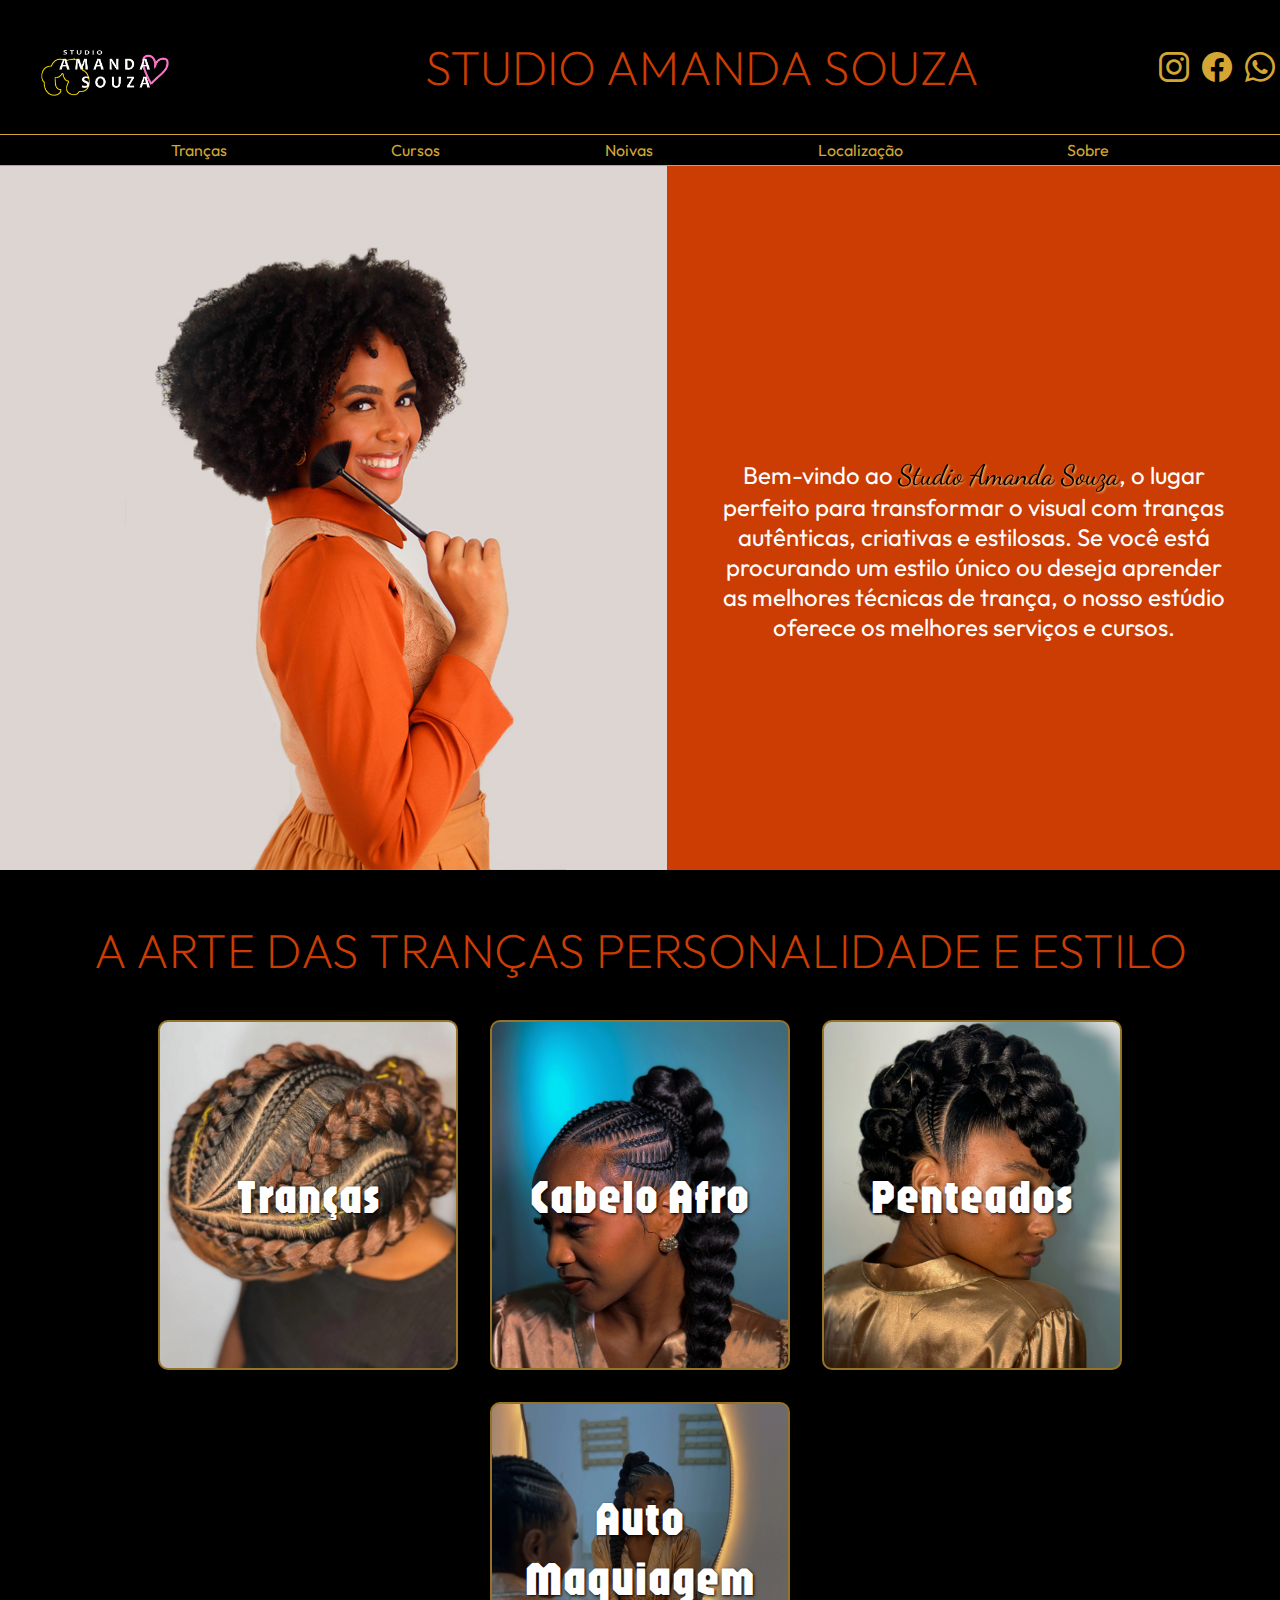
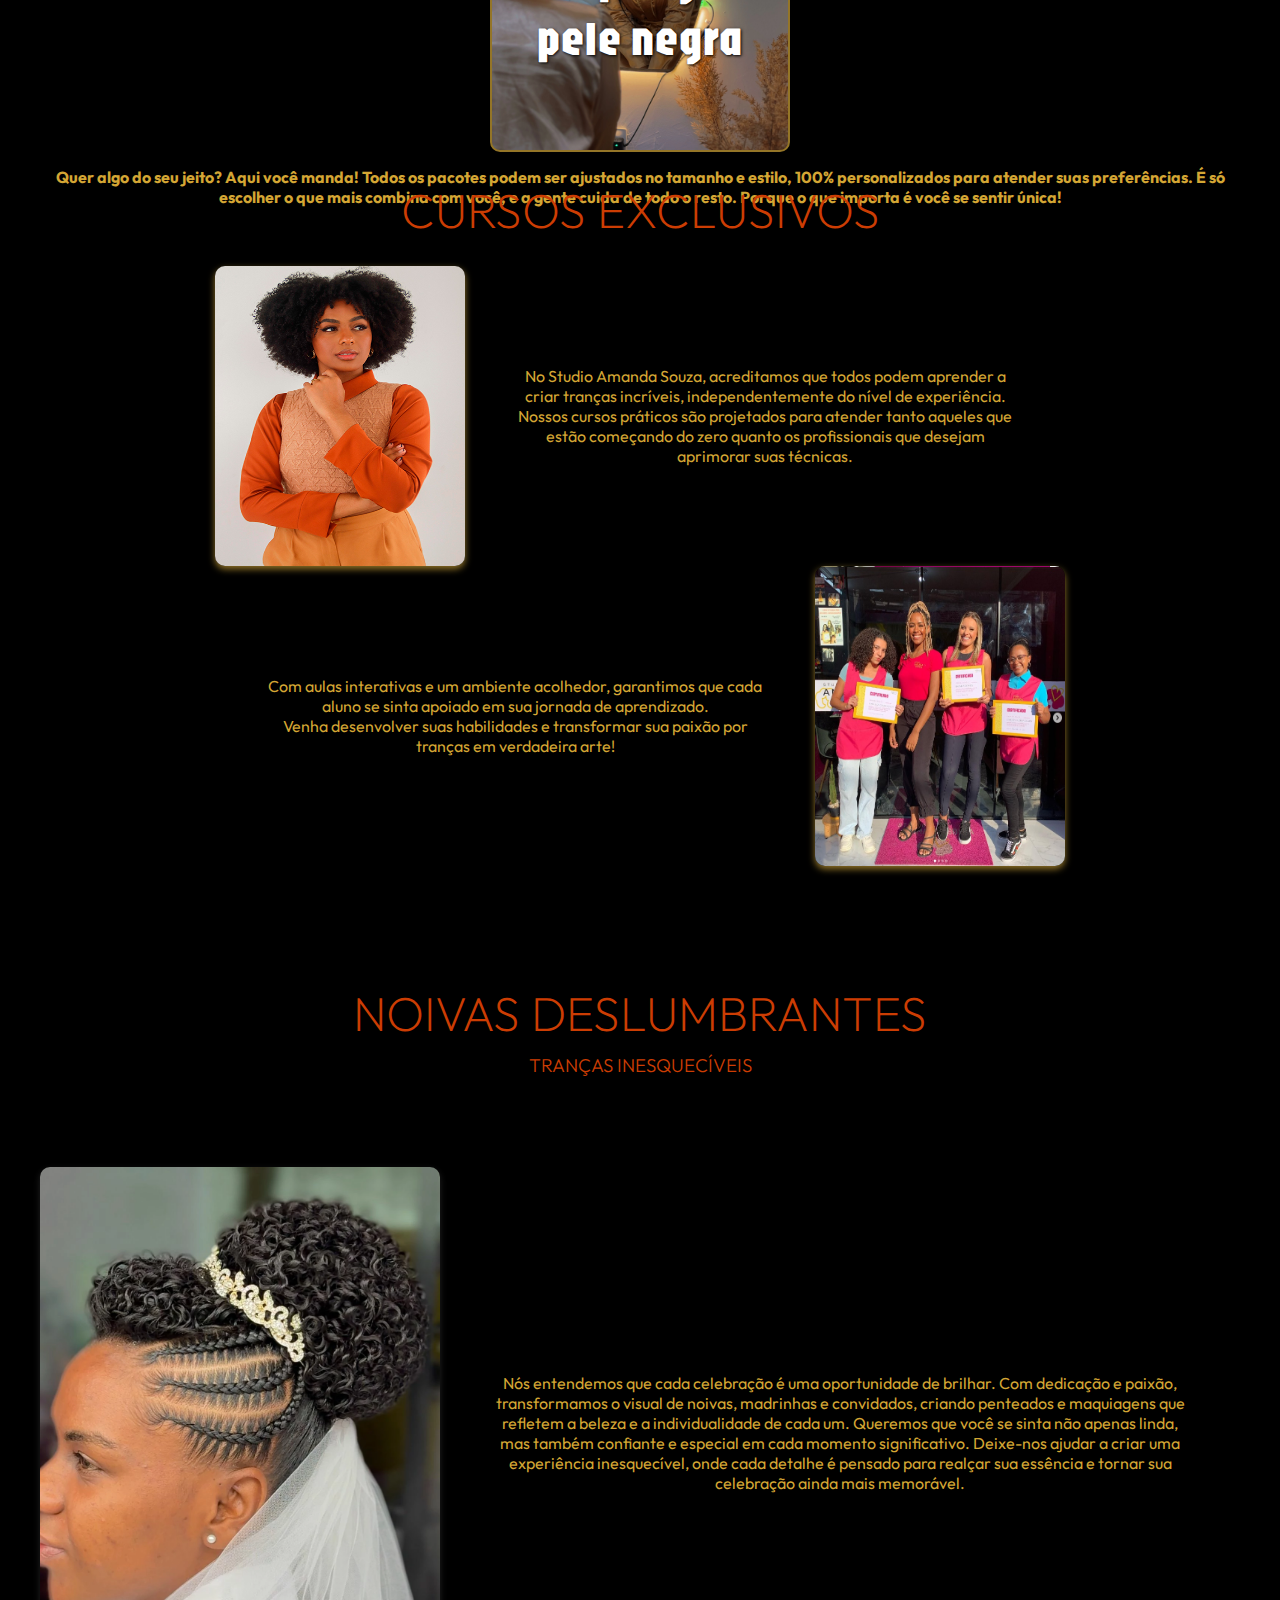
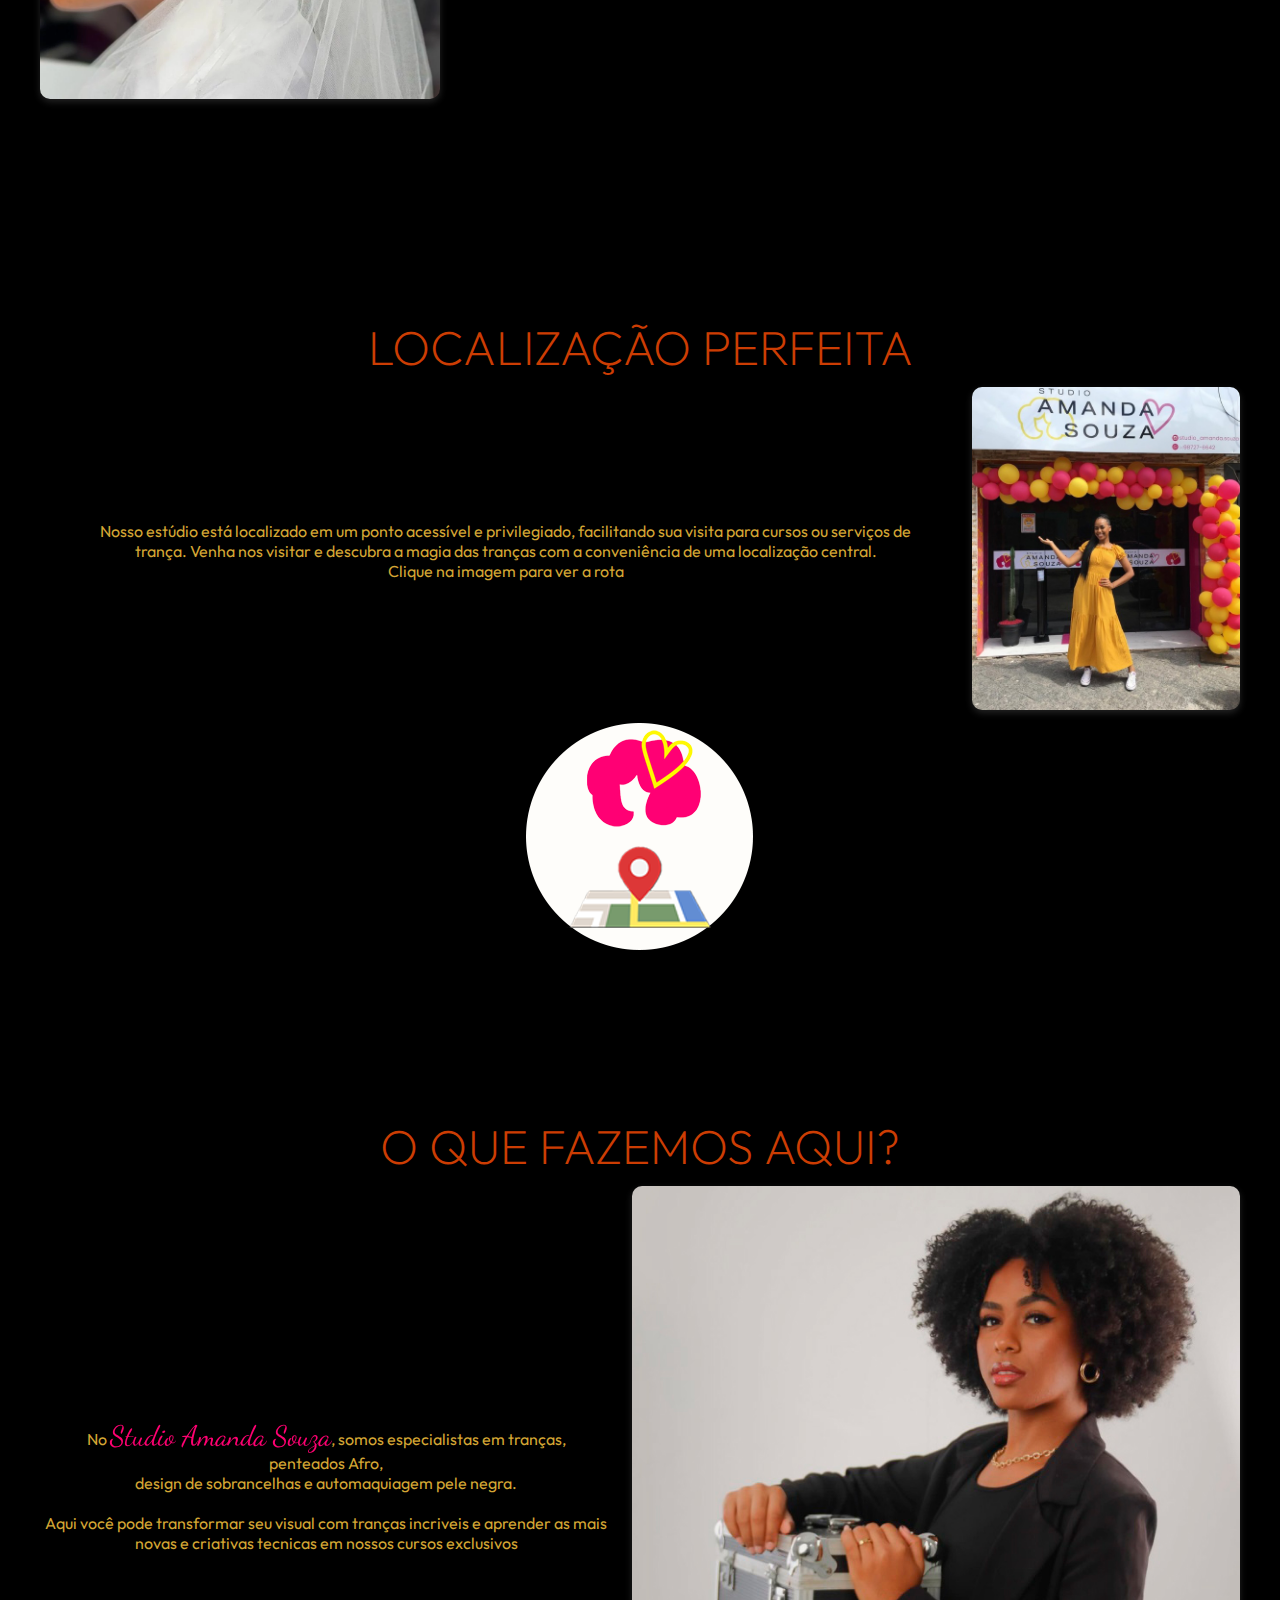
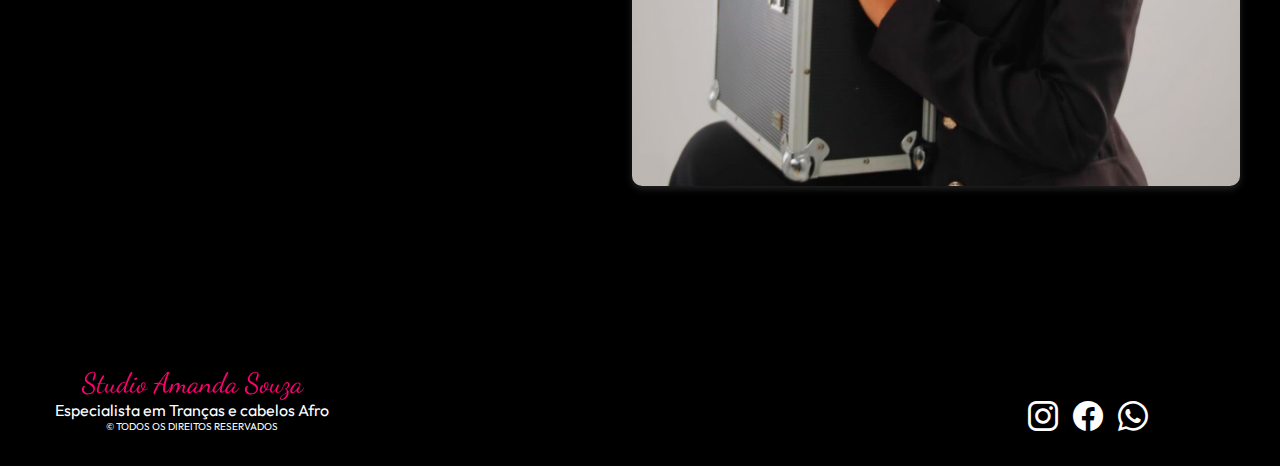
==== commit 24e0510a: "Alterado imagens JPG para WEBP, atualizado imagens da section trancas, autalizado cor do menu respon" ====
--- a/index.html
+++ b/index.html
@@ -48,7 +48,7 @@
                 <button id="clicar">
                     <div class="de-cima"></div>
                     <div class="do-meio"></div>
-                    <div class="de-baixo"></div>
+                    <div class="de-baixo "></div>
                 </button>
             </div>
             <div class="menu" id="fechar">
@@ -89,14 +89,14 @@
 
 <!-- INICIO DO CONTEUDO -->
     <main class="geral">
-        <section class="inicio" id="inicio">
+        <section class="inicio">
 
 
             <img src="./src/img/curso01.jpg" alt="Amanda Souza Especialista em tranças e Cabelos Afro">
 
             <div class="container">
                 <p class="boasvindas">
-                    Bem-vindo ao <span class="nome">Studio Amanda Souza</span>, o lugar perfeito para transformar o
+                    Bem-vindo ao <span class="nome2">Studio Amanda Souza</span>, o lugar perfeito para transformar o
                     visual com tranças
                     autênticas, criativas e estilosas. Se você está procurando um estilo único ou deseja aprender as
                     melhores técnicas de trança, o nosso estúdio oferece os melhores serviços e <a
@@ -109,16 +109,16 @@
             <div class="container">
                 <h2>A Arte das Tranças Personalidade e Estilo</h2>
                 <div class="cards-imgs">
-                    <div class="card-img item01" style="background-image: url('./src/img/tranca01.jpg');">
+                    <div class="card-img item01" style="background-image: url('./src/img/tranca7.webp');">
                         <p>Tranças</p>
                     </div>
-                    <div class="card-img item01" style="background-image: url('./src/img/tranca02.jpg');">
+                    <div class="card-img item01" style="background-image: url('./src/img/tranca17.webp');">
                         <P>Cabelo Afro</P>
                     </div>
-                    <div class="card-img item01" style="background-image: url('./src/img/tranca03.jpg');">
+                    <div class="card-img item01" style="background-image: url('./src/img/penteado3.webp');">
                         <P>Penteados</P>
                     </div>
-                    <div class="card-img item01" style="background-image: url('./src/img/tranca04.jpg');">
+                    <div class="card-img item01" style="background-image: url('./src/img/tranca21.webp');">
                         <p>Auto Maquiagem pele negra</p>
                     </div>
                 </div>
@@ -135,7 +135,7 @@
         <!-- FIM TRANÇAS -->
 
         <section class="cursos" id="cursos">
-            <div class="container">
+            <div class="container-cursos">
                 <h2>Cursos Exclusivos</h2>
 
                 <div class="cards">
@@ -162,7 +162,7 @@
                 <h2>Noivas Deslumbrantes</h2>
                 <h3>Tranças Inesquecíveis</h3>
                 <div class="flex">
-                    <img src="./src/img/noiva01.jpg" alt="Noiva Perfeitas">
+                    <img src="./src/img/noiva01.webp" alt="Noiva Perfeitas">
                     <p>
                         Nós entendemos que cada celebração é uma oportunidade de brilhar. Com dedicação e paixão, transformamos o visual de noivas, madrinhas e convidados, criando penteados e maquiagens que refletem a beleza e a individualidade de cada um. Queremos que você se sinta não apenas linda, mas também confiante e especial em cada momento significativo. Deixe-nos ajudar a criar uma experiência inesquecível, onde cada detalhe é pensado para realçar sua essência e tornar sua celebração ainda mais memorável.
                     </p>
@@ -198,14 +198,14 @@
             <div class="container">
                 <h2>O que fazemos aqui?</h2>
                 <div class="oqfazemos">
-                    <h3>
+                    <p>
                         No <span class="nome">Studio Amanda Souza</span>, somos especialistas em tranças, <br> penteados
                         Afro,
                         <br> design de sobrancelhas e automaquiagem pele negra.<br><br> Aqui você pode transformar seu
                         visual
                         com tranças incriveis e
                         aprender as mais novas e criativas tecnicas em nossos <a href="#cursos">cursos</a> exclusivos
-                    </h3>
+                    </p>
                     <img src="./src/img/amanda.jpg" alt="">
                 </div>
 
@@ -236,15 +236,8 @@
                 </a>
 
             </div>
-
-            <div class="dev igual">
-                <a href="https://s-a-m-i-o.github.io/meu-site/" target="_blank">
-                    <img src="./src/img/samio-logo.png" alt="Desenvolvido por J&S Web-Developers" title="Desenvolvido por J&S Web-Developers">
-                </a>
-            </div>
         </footer>
 
-        <script src="./src/js/carrossel.js"></script>
         <script src="./src/js/menu-mobile.js"></script>
 </body>
 
--- a/src/css/global.css
+++ b/src/css/global.css
@@ -4,6 +4,13 @@
         font-size: 28px;
         color: var(--rosa-logo);
         filter: drop-shadow(1px 1px 1px black);
+}
+
+.nome2 {    
+    font-family: "Dancing Script", cursive;
+    font-size: 28px;
+    color: black;
+    filter: drop-shadow(1px 1px 1px var(--amarelo));
 }
 
 .container {
--- a/src/css/header.css
+++ b/src/css/header.css
@@ -1,5 +1,6 @@
 .cabecalho {
-    display: flex;
+    display: flex;    
+    border-bottom: 1px solid var(--cor-primaria);
 }
 
 .cabecalho img {
@@ -41,6 +42,7 @@
 .superior-fixo {
     background-color: #000;
     color: var(--cor-primaria);
+    border-bottom: 1px solid var(--cor-primaria);
     padding: 0 4%;
     display: flex;
     align-items: center;
--- a/src/css/estilos.css
+++ b/src/css/estilos.css
@@ -36,21 +36,23 @@
     margin-bottom: 15px;
 }
 .geral .trancas .container .cards-imgs .card-img {
-    border: 2px solid var(--cor-primaria-escura);
-    border-radius: 10px;
-    width: 300px;
-    height: 350px;
-    display: flex;
-    align-items: center;
-    justify-content: center;
-    flex-wrap: wrap;
-    overflow: hidden;
-}
-
-.geral .trancas .container .cards-imgs .item01{
     background-size: cover;
     background-repeat: no-repeat;
     background-position: center;
+    border: 2px solid var(--cor-primaria-escura);
+    border-radius: 10px;
+    width: 300px;
+    height: 350px;
+    display: flex;
+    align-items: center;
+    justify-content: center;
+    flex-wrap: wrap;
+    overflow: hidden;
+    transition:all .5s;
+}
+
+.geral .trancas .container .cards-imgs .card-img:hover {
+    box-shadow: 3px 3px 17px var(--cor-primaria-escura);
 }
 
 .geral .trancas .container .cards-imgs .card-img p {
@@ -63,15 +65,17 @@
 /* FIM TRANÇAS */
 
 /* CURSOS */
-.geral .cursos {
-    background-color: var(--rosa);
+.geral .cursos .container-cursos {
+    display: flex;
+    flex-flow: column wrap;
+    gap: 1rem;
 }
 
 .geral .cursos .cards img {
     width: 250px;
     height: 300px;
     border-radius: 10px;
-    box-shadow: 0px 3px 7px #232323;
+    box-shadow: 0px 3px 7px var(--cor-primaria-escura);
 }
 
 .geral .cursos .cards {
@@ -90,7 +94,7 @@
 .geral .cursos .cards .card p {
     width: 600px;
     height: 200px;
-    text-align: justify;
+    text-align: center;
     display: flex;
     align-items: center;
     justify-content: center;
@@ -125,7 +129,6 @@
 }
 
 .geral .noivas .container p {
-    text-align: justify;
     padding: 40px 4%;
 }
 /* FIM NOIVA */
@@ -235,13 +238,4 @@
     align-items: center;
     justify-content: center;
     gap: 15px;
-}
-
-footer .dev {
-    display: flex;
-    justify-content: end;
-}
-
-footer .dev img {
-    width: 20px;
 }--- a/src/css/menu-mobile.css
+++ b/src/css/menu-mobile.css
@@ -39,10 +39,18 @@
         margin-bottom: 30px;
     }
 
-    .mobile h1 {
-        position: absolute;
-        font-weight: 400;
-        z-index: 1;
+    .mobile .mobile-menu-icon button {
+        background-color: black;
+    }
+
+    .mobile .mobile-menu-icon #clicar .de-cima {
+        background-color: var(--cor-secundaria)
+    }
+    .mobile .mobile-menu-icon #clicar .do-meio {
+        background-color: var(--cor-secundaria)
+    }
+    .mobile .mobile-menu-icon #clicar .de-baixo {
+        background-color: var(--cor-secundaria)
     }
 
     .mobile #fechar {
@@ -55,8 +63,7 @@
         justify-content: center;
         flex-direction: column;
         padding: 10px;
-        width: 100vw;
-        
+        width: 100vw;        
         background-color: black;
         color: #fff;
     }
@@ -71,7 +78,7 @@
 
     .mobile .menu .links-show a {
         padding:10px 100vw ;
-        color: var(--rosa-logo);
+        color: var(--cor-primaria);
         font-size: 20px;
         font-weight: 300;
     }
--- a/src/css/responsivo.css
+++ b/src/css/responsivo.css
@@ -58,24 +58,29 @@
         padding: 30px;
     }
 
-    .geral .cursos .card img:first-child {
+    .geral .cursos .card img {
         width: 50%;
         height: auto;
+        margin: 5px;
     }
 
     .geral .cursos .container {
         height: 1220px;
     }
 
-    .geral .cursos .container .cards .card {
+    .geral .cursos .container-cursos .cards .card {
         flex-direction: column;
+    }
+
+    .geral .cursos .container-cursos .cards .card:first-child {
+        border-bottom: 5px solid var(--cor-primaria);
     }
 
     .geral .cursos .cards .card p {
         width: 300px;
-        text-align: center;
-        padding: 10px;
-        margin: 3px 10px;
+        padding: 2px;
+        margin: 3px;
+        font-size: 1rem;
     }
 
     .geral .noivas .container {
